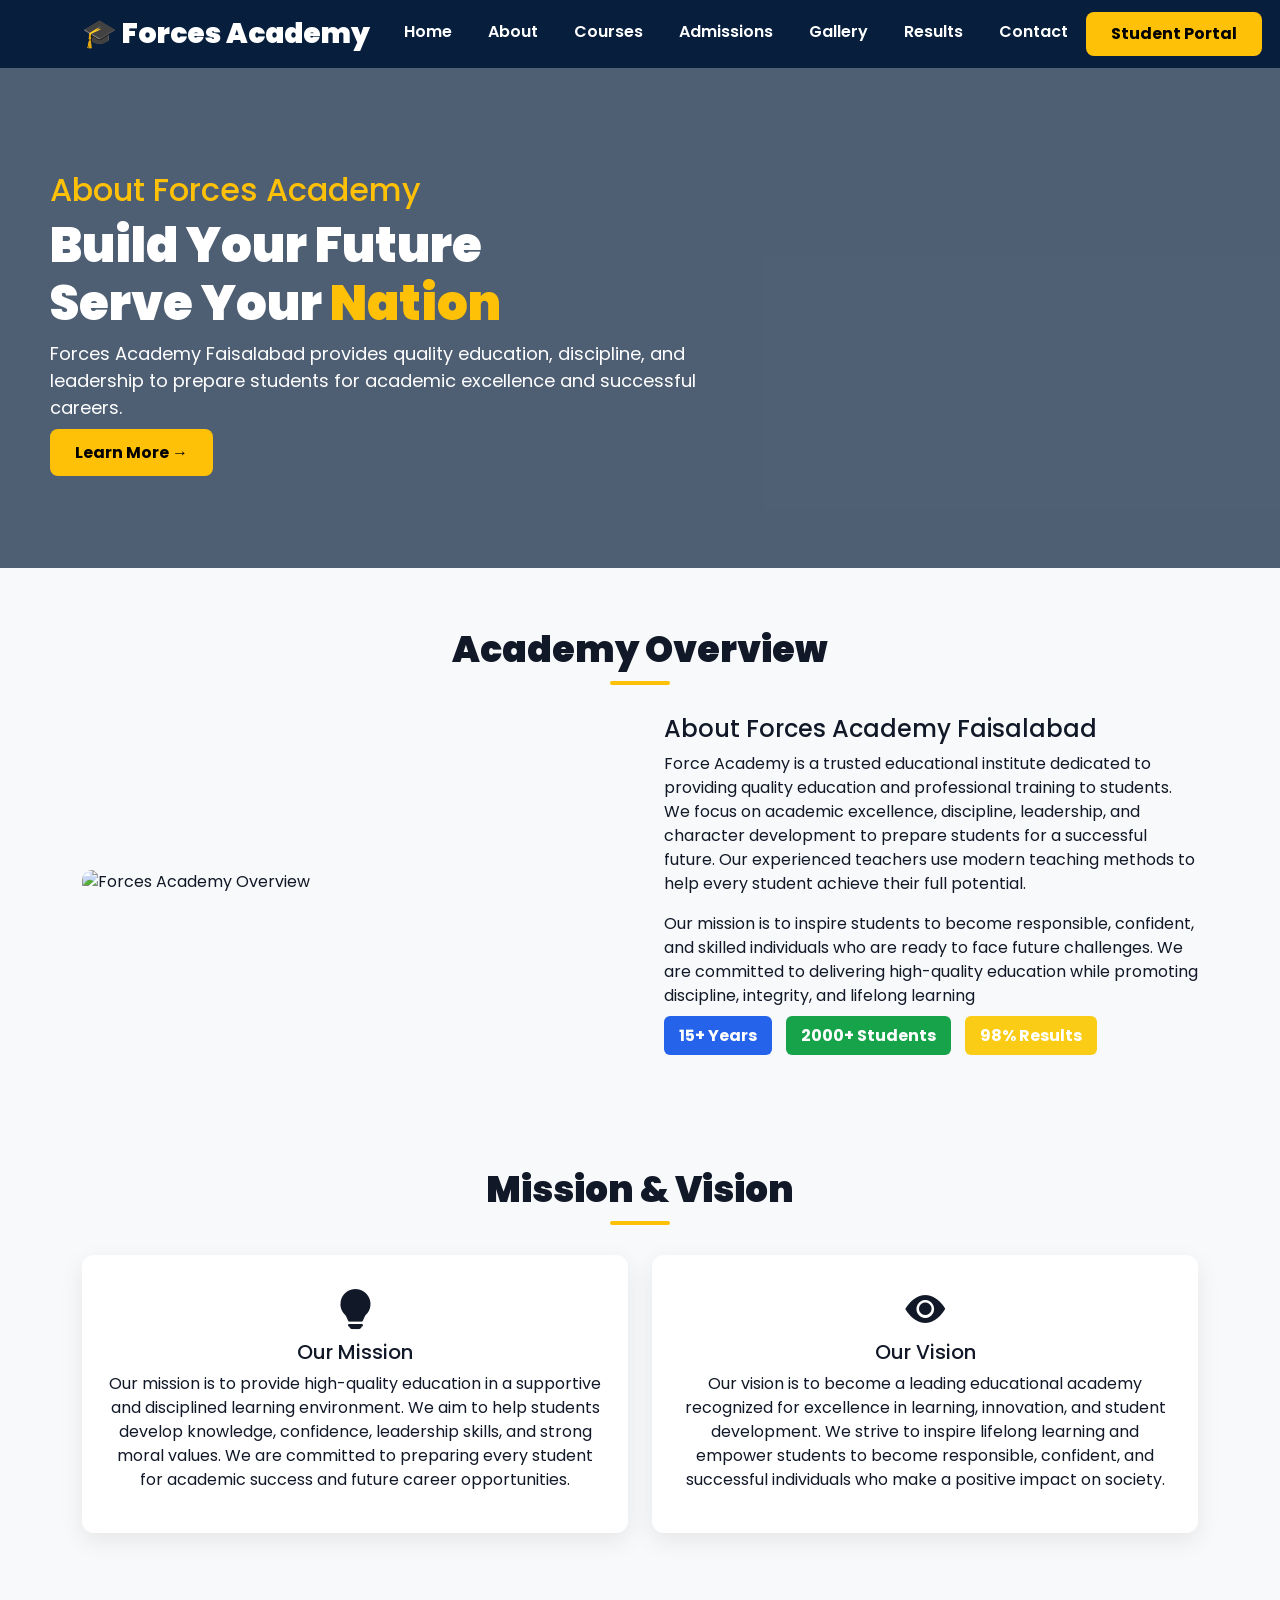
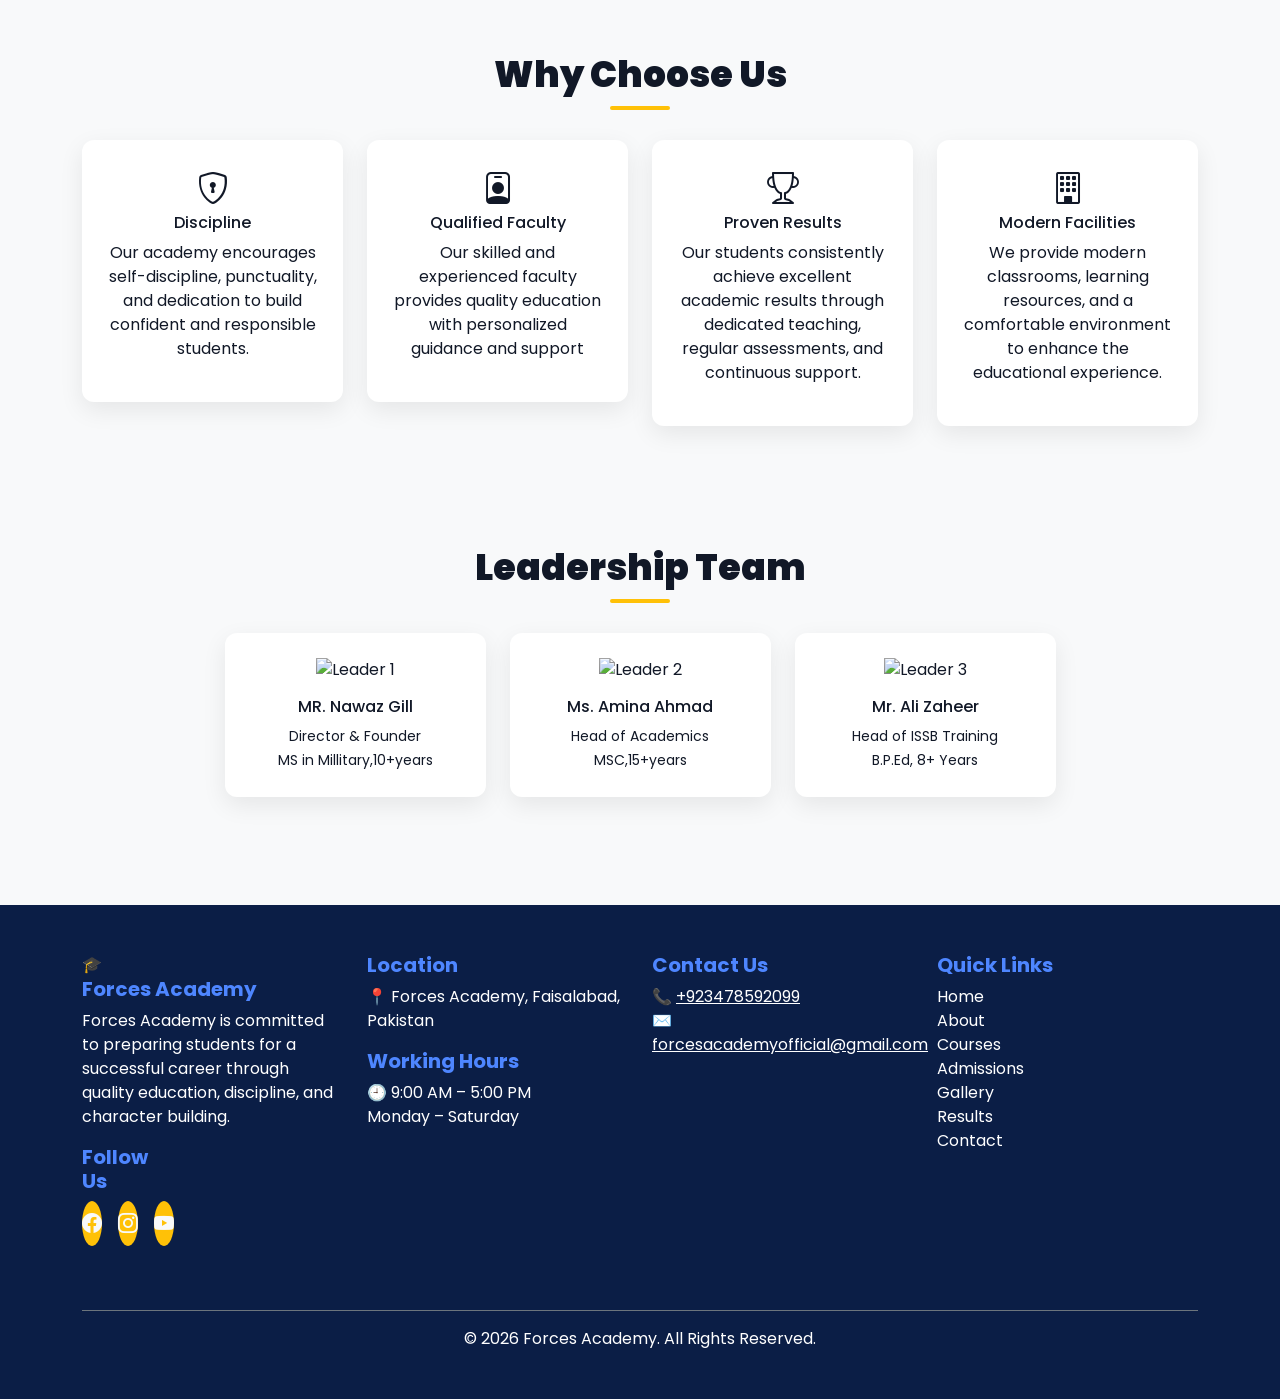
==== about.html @ 520e1beb "enable github pages" ====
<!DOCTYPE html>
<html lang="en">
<head>
<meta charset="UTF-8">
<meta name="viewport" content="width=device-width, initial-scale=1.0">
<title>About |  Forces Academy></title>
<link href="https://cdn.jsdelivr.net/npm/bootstrap@5.3.0/dist/css/bootstrap.min.css" rel="stylesheet">
<link href="https://cdn.jsdelivr.net/npm/bootstrap-icons@1.10.5/font/bootstrap-icons.css" rel="stylesheet">
<link href="https://fonts.googleapis.com/css2?family=Poppins:wght@400;500;600;700&display=swap" rel="stylesheet">
<style>
body {font-family:'Poppins',sans-serif;background:#f8f9fa;color:#111827;margin:0;padding:0;}
.navbar {background:#071f3d;}
.navbar-brand {color:white !important;font-size:28px;font-weight:900;}
.nav-link {color:white !important;font-weight:600;margin:0 10px;}
.nav-link:hover {color:#ffc107 !important;}
.portal-btn {
    background:#ffc107;
    color:#000 !important;
    padding:10px 25px; /* width ko thoda increase kiya */
    border-radius:8px;
    text-decoration:none;
    font-weight:700;
    white-space:nowrap; /* ye ensure kare ke text single line me rahe */
    display:inline-block;
}

.portal-btn:hover{
    background:#ffb300;
    transform:translateY(-2px);
}
.hero {position:relative;background:url('https://upload.wikimedia.org/wikipedia/commons/thumb/5/5d/Pakistan_JF-17_%28modified%29.jpg/1920px-Pakistan_JF-17_%28modified%29.jpg') center/cover no-repeat; min-height:500px;display:flex;align-items:center;color:white;}
.hero::before {content:"";position:absolute;inset:0;background:rgba(7,31,61,0.7);}
.hero-content {position:relative;z-index:2;max-width:700px;margin-left:50px;}
.hero h1 {font-size:48px;font-weight:900;}
.hero span {color:#ffc107;}
.hero p {font-size:18px;margin-bottom:20px;}
.main-btn {background:#ffc107;color:#000;padding:12px 25px;border-radius:8px;text-decoration:none;font-weight:700;}
.main-btn:hover {background:#ffb300;transform:translateY(-3px);}
.section-heading {font-size:36px;font-weight:900;margin-bottom:10px;text-align:center;}
.underline {width:60px;height:4px;background:#ffc107;margin:8px auto 30px;border-radius:2px;}
.section {padding:60px 0;}
.feature-card, .leader-card {background:#fff;border-radius:12px;padding:25px;text-align:center;box-shadow:0 8px 25px rgba(0,0,0,0.08);transition:.3s;}
.feature-card:hover, .leader-card:hover {transform:translateY(-5px);}
.feature-card i, .leader-card img {margin-bottom:15px;}
.badges span {padding:8px 15px;border-radius:6px;margin-right:10px;color:#fff;font-weight:700;}
.badge-primary {background:#2563eb;}
.badge-success {background:#16a34a;}
.badge-warning {background:#facc15;}
.footer {background:#071f3d;color:#fff;padding:50px 0;}
.footer a {color:#fff;text-decoration:none;}
.footer a:hover {color:#ffc107;}
.socials a {display:inline-block;width:36px;height:36px;background:#2563eb;border-radius:50%;color:#fff;text-align:center;line-height:36px;margin-right:8px;transition:.3s;}
.socials a:hover {background:#ffc107;color:#071f3d;transform:translateY(-2px);}
.overview-img {width:100%; border-radius:10px; object-fit:cover;}
footer h5 {
    color: #4e86ff; /* Bright Blue like your screenshot */
    font-weight: 700;
}

/* Footer Quick Links & Web Links Hover Fix */
footer .list-unstyled li a {
    color: #fff !important; /* default white */
    text-decoration: none !important;
    transition: color 0.3s;
}

footer .list-unstyled li a:hover {
    color: #ffc107 !important; /* yellow on hover */
}
/* Footer Social Icons - proper circles */
footer .d-flex.gap-3 a {
    display: flex;
    align-items: center;
    justify-content: center;
    width: 45px;
    height: 45px;
    border-radius: 50%; /* perfect circle */
    background-color: #ffc107; /* default yellow */
    color: #000; /* icon black */
    font-size: 1.2rem;
    text-decoration: none;
    transition: all 0.3s;
}

footer .d-flex.gap-3 a:hover {
    background-color: #ffb300; /* darker yellow on hover */
    transform: translateY(-3px);
    box-shadow: 0 8px 15px rgba(0,0,0,0.3);
    color: #000;
}

footer .d-flex.gap-3 a i {
    line-height: 1; /* ensures icon vertically centered */
}
</style>
</head>
<body>

<!-- Navbar -->
<nav class="navbar navbar-expand-lg navbar-dark sticky-top">
<div class="container">
<a class="navbar-brand" href="index.html">🎓 Forces Academy</a>
<button class="navbar-toggler" type="button" data-bs-toggle="collapse" data-bs-target="#navbarMenu"><span class="navbar-toggler-icon"></span></button>
<div class="collapse navbar-collapse" id="navbarMenu">
<ul class="navbar-nav ms-auto">
<li class="nav-item"><a class="nav-link" href="index.html">Home</a></li>
<li class="nav-item"><a class="nav-link active" href="about.html">About</a></li>
<li class="nav-item"><a class="nav-link" href="courses.html">Courses</a></li>
<li class="nav-item"><a class="nav-link" href="admissions.html">Admissions</a></li>
<li class="nav-item"><a class="nav-link" href="gallery.html">Gallery</a></li>
<li class="nav-item"><a class="nav-link" href="results.html">Results</a></li>
<li class="nav-item"><a class="nav-link" href="contact.html">Contact</a></li>
<li class="nav-item"><a class="portal-btn" href="#">Student Portal</a></li>
</ul>
</div>
</div>
</nav>

<!-- Hero -->
<section class="hero">
<div class="hero-content">
<span class="small-title"><h2>About Forces Academy</h2></span>
<h1>
        Build Your Future<br>
        Serve Your <span>Nation</span>
      </h1>
<p>Forces Academy Faisalabad provides quality education, discipline, and leadership to prepare students for academic excellence and successful careers.</p>
<a href="#academy-overview" class="main-btn">Learn More →</a>
</div>
</section>

<!-- Academy Overview -->
<section class="section" id="academy-overview">
<div class="container">
<h2 class="section-heading">Academy Overview</h2>
<div class="underline"></div>
<div class="row align-items-center g-5">
<div class="col-md-6">
<img src="https://encrypted-tbn0.gstatic.com/images?q=tbn:ANd9GcRiAG-z-MhWDdMIapAw9tjw6rXT-uFDiTiQWRhvDR-uyA&s=10 "class="overview-img" alt="Forces Academy Overview">
</div>
<div class="col-md-6">
<h4>About Forces Academy Faisalabad</h4>
<p>Force Academy is a trusted educational institute dedicated to providing quality education and professional training to students. We focus on academic excellence, discipline, leadership, and character development to prepare students for a successful future. Our experienced teachers use modern teaching methods to help every student achieve their full potential.</p>
<p>Our mission is to inspire students to become responsible, confident, and skilled individuals who are ready to face future challenges. We are committed to delivering high-quality education while promoting discipline, integrity, and lifelong learning</p>
<div class="badges">
<span class="badge-primary">15+ Years</span>
<span class="badge-success">2000+ Students</span>
<span class="badge-warning">98% Results</span>
</div>
</div>
</div>
</div>
</section>

<!-- Mission & Vision -->
<section class="section bg-light">
<div class="container">
<h2 class="section-heading">Mission & Vision</h2>
<div class="underline"></div>
<div class="row g-4 text-center">
<div class="col-md-6">
<div class="feature-card">
<i class="bi bi-lightbulb-fill fs-1"></i>
<h5>Our Mission</h5>
<p>Our mission is to provide high-quality education in a supportive and disciplined learning environment. We aim to help students develop knowledge, confidence, leadership skills, and strong moral values. We are committed to preparing every student for academic success and future career opportunities.</p>
</div>
</div>
<div class="col-md-6">
<div class="feature-card">
<i class="bi bi-eye-fill fs-1"></i>
<h5>Our Vision</h5>
<p>Our vision is to become a leading educational academy recognized for excellence in learning, innovation, and student development. We strive to inspire lifelong learning and empower students to become responsible, confident, and successful individuals who make a positive impact on society.</p>
</div>
</div>
</div>
</div>
</section>

<!-- Why Choose Us -->
<section class="section">
<div class="container">
<h2 class="section-heading">Why Choose Us</h2>
<div class="underline"></div>
<div class="row g-4 text-center">
<div class="col-md-3">
    <div class="feature-card"><i class="bi bi-shield-lock fs-2"></i><h6>Discipline</h6><p>Our academy encourages self-discipline, punctuality, and dedication to build confident and responsible students.</p></div>
</div>
<div class="col-md-3">
<div class="feature-card"><i class="bi bi-person-badge fs-2"></i><h6>Qualified Faculty</h6><p>Our skilled and experienced faculty provides quality education with personalized guidance and support</p></div>
</div>
<div class="col-md-3">
<div class="feature-card"><i class="bi bi-trophy fs-2"></i><h6>Proven Results</h6><p>Our students consistently achieve excellent academic results through dedicated teaching, regular assessments, and continuous support.</p></div>
</div>
<div class="col-md-3">
<div class="feature-card"><i class="bi bi-building fs-2"></i><h6>Modern Facilities</h6><p>We provide modern classrooms, learning resources, and a comfortable environment to enhance the educational experience.</p></div>
</div>
</div>
</div>
</section>

<!-- Leadership Team -->
<section class="section bg-light">
<div class="container">
<h2 class="section-heading text-center">Leadership Team</h2>
<div class="underline"></div>
<div class="row g-4 justify-content-center text-center">
<div class="col-md-3">
<div class="leader-card">
 <img src="https://randomuser.me/api/portraits/men/32.jpg" alt="Leader 1">
<h6>MR. Nawaz Gill</h6>
<small>Director & Founder</small><br>
<small>MS in Millitary,10+years</small>

</div>
</div>
<div class="col-md-3">
<div class="leader-card"> <img src="https://randomuser.me/api/portraits/women/44.jpg" alt="Leader 2">
<h6>Ms. Amina Ahmad</h6>
<small>Head of Academics</small>
<small>MSC,15+years</small>
</div>
</div>
<div class="col-md-3">
<div class="leader-card">
    <img src="https://randomuser.me/api/portraits/men/45.jpg" alt="Leader 3"><h6>Mr. Ali Zaheer</h6>
<small>Head of ISSB Training</small><br>
<small>B.P.Ed, 8+ Years</small><br>

</div>
</div>

</div>
</div>
</div>
</div>
</section>
<!-- Footer -->
<footer style="background-color:#0b1e46; color:#fff;" class="py-5 mt-5">
  <div class="container">
    <div class="row">

      <!-- About -->
      <div class="col-md-3 mb-4">
        <span>🎓</span>
        <h5>Forces Academy</h5>
        <p>Forces Academy is committed to preparing students for a successful career through quality education, discipline, and character building.</p>
         <div class="col-md-3 mb-4">
        <h5>Follow Us</h5>
        <div class="d-flex gap-3">
          <a href="https://www.facebook.com" target="_blank" class="text-light fs-5"><i class="bi bi-facebook"></i></a>
          <a href="https://www.instagram.com" target="_blank" class="text-light fs-5"><i class="bi bi-instagram"></i></a>
          <a href="https://www.youtube.com" target="_blank" class="text-light fs-5"><i class="bi bi-youtube"></i></a>
        </div>
      </div>
      </div>

      <!-- Location & Working Hours -->
      <div class="col-md-3 mb-4">
        <h5>Location</h5>
        <p>📍 Forces Academy, Faisalabad, Pakistan</p>
        <h5>Working Hours</h5>
        <p>🕘 9:00 AM – 5:00 PM<br>Monday – Saturday</p>
      </div>

      <!-- Contact Info -->
      <div class="col-md-3 mb-4">
        <h5>Contact Us</h5>
        
          📞 <a href="tel:+923478592099" style="color:#fff; text-decoration:underline;">+923478592099</a><br>
            <p>✉️<a href="mailto:forcesacademyofficial@gmail.com" style="color:#fff; text-decoration:underline;">forcesacademyofficial@gmail.com</a></p>
      </div>

      <!-- Web Links -->
            <div class="col-md-3 mb-4">
        <h5>Quick Links</h5>
        <ul class="list-unstyled">
          <li><a href="index.html" class="text-light text-decoration-none">Home</a></li>
          <li><a href="about.html" class="text-light text-decoration-none">About</a></li>
          <li><a href="courses.html" class="text-light text-decoration-none">Courses</a></li>
          <li><a href="admissions.html" class="text-light text-decoration-none">Admissions</a></li>
          <li><a href="gallery.html" class="text-light text-decoration-none">Gallery</a></li>
          <li><a href="results.html" class="text-light text-decoration-none">Results</a></li>
          <li><a href="contact.html" class="text-light text-decoration-none">Contact </a></li>
        </ul>
      </div>

    </div>
    <div class="text-center mt-3 border-top border-secondary pt-3">
      © 2026 Forces Academy. All Rights Reserved.
    </div>
  </div>
</footer>

<script src="https://cdn.jsdelivr.net/npm/bootstrap@5.3.0/dist/js/bootstrap.bundle.min.js"></script>
</body>
</html>
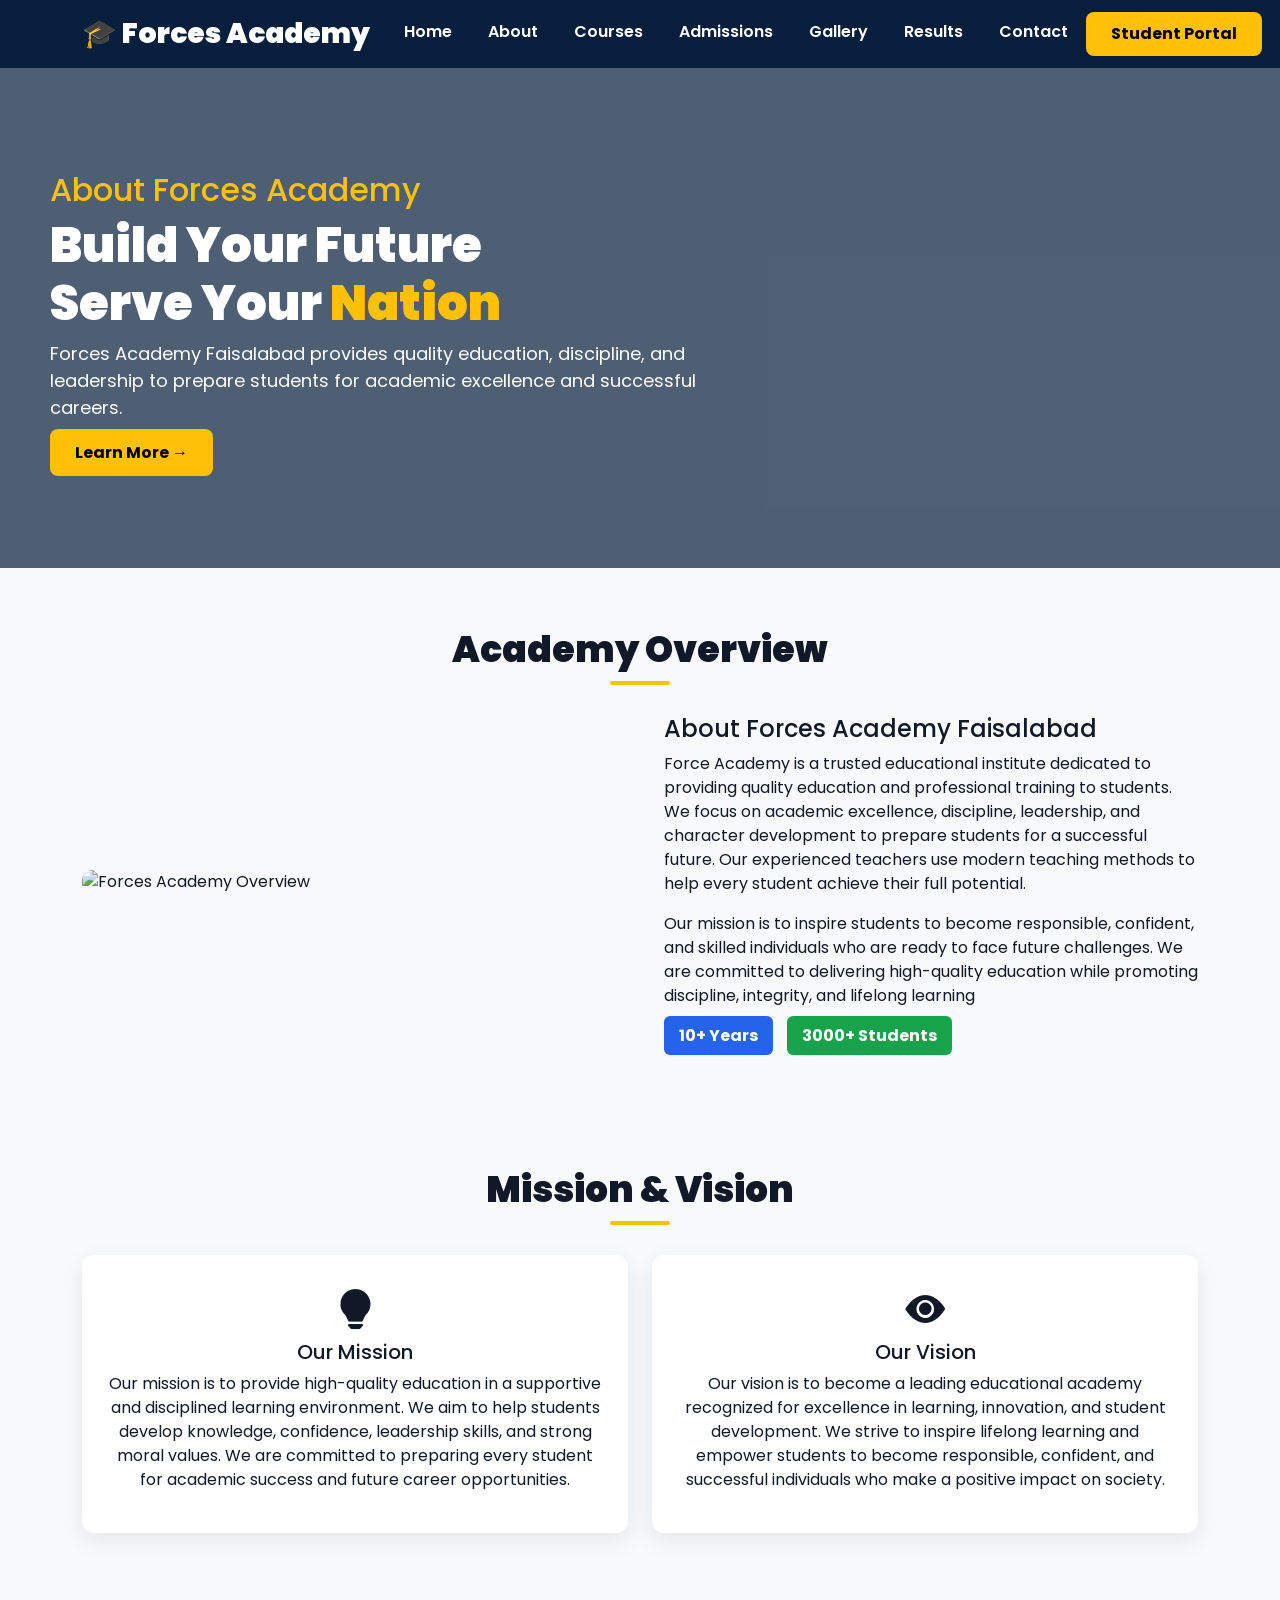
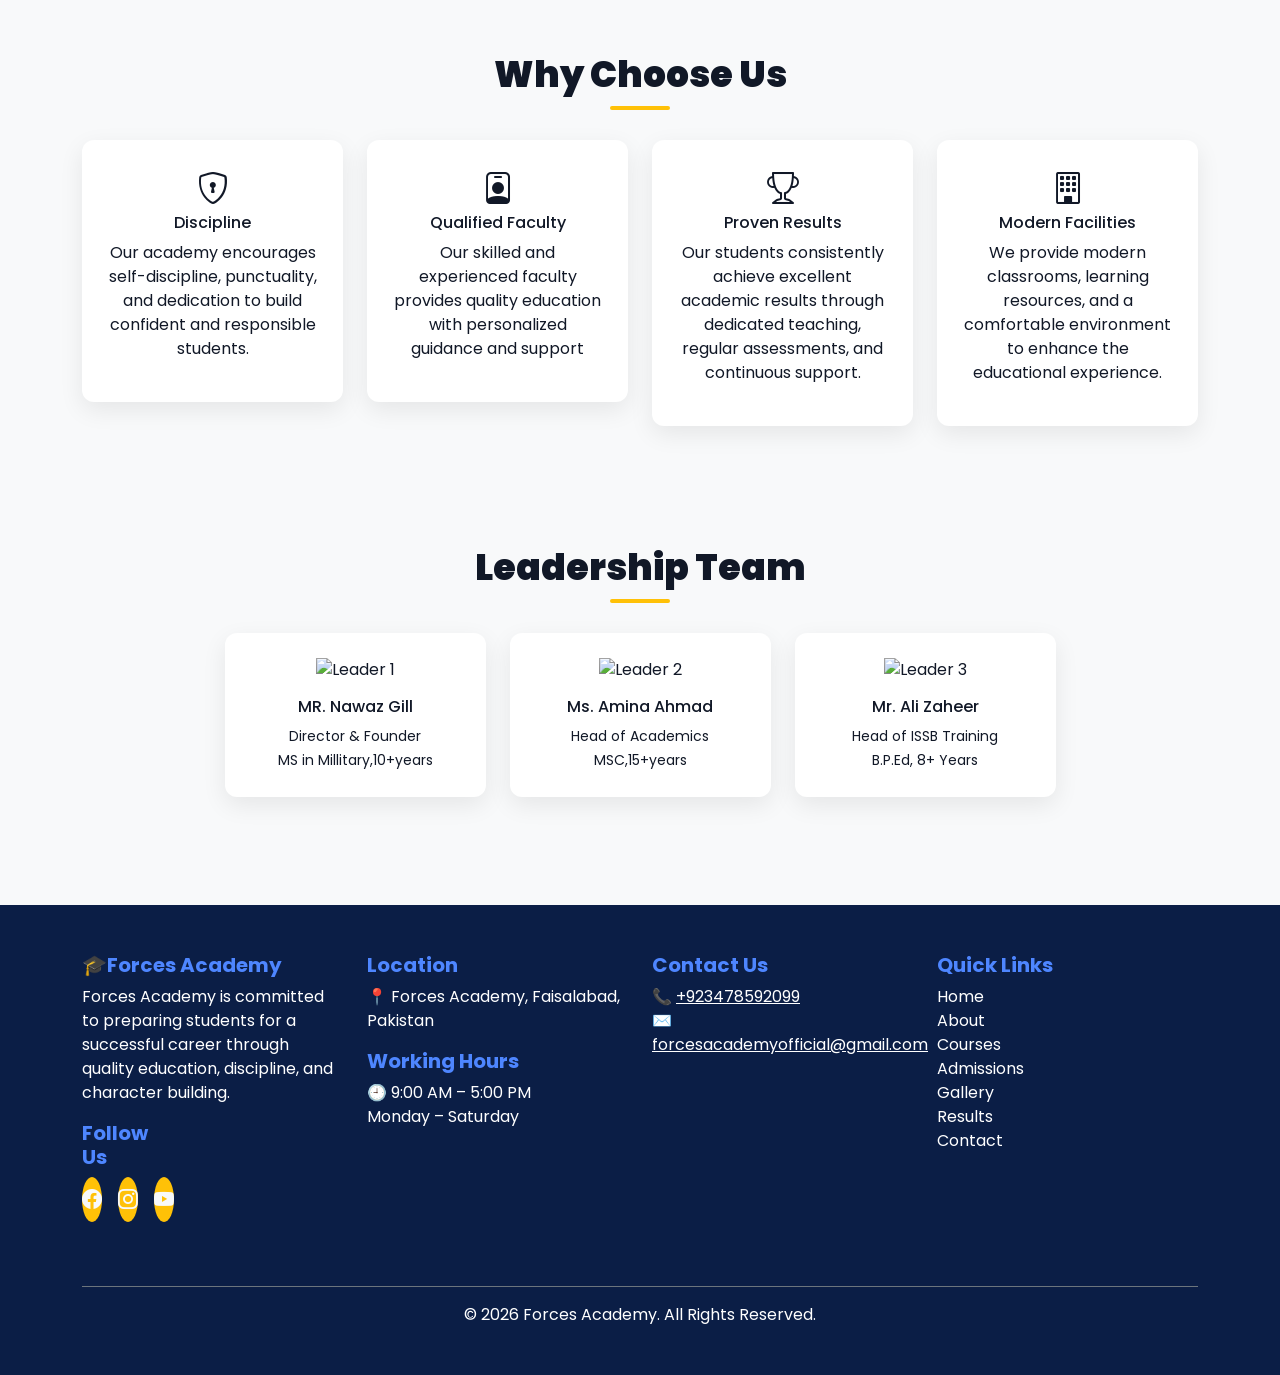
==== commit 648ba561: "enable github pages" ====
--- a/about.html
+++ b/about.html
@@ -143,9 +143,9 @@
 <p>Force Academy is a trusted educational institute dedicated to providing quality education and professional training to students. We focus on academic excellence, discipline, leadership, and character development to prepare students for a successful future. Our experienced teachers use modern teaching methods to help every student achieve their full potential.</p>
 <p>Our mission is to inspire students to become responsible, confident, and skilled individuals who are ready to face future challenges. We are committed to delivering high-quality education while promoting discipline, integrity, and lifelong learning</p>
 <div class="badges">
-<span class="badge-primary">15+ Years</span>
-<span class="badge-success">2000+ Students</span>
-<span class="badge-warning">98% Results</span>
+<span class="badge-primary">10+ Years</span>
+<span class="badge-success">3000+ Students</span>
+
 </div>
 </div>
 </div>
@@ -241,8 +241,8 @@
 
       <!-- About -->
       <div class="col-md-3 mb-4">
-        <span>🎓</span>
-        <h5>Forces Academy</h5>
+       
+        <h5><span>🎓</span>Forces Academy</h5>
         <p>Forces Academy is committed to preparing students for a successful career through quality education, discipline, and character building.</p>
          <div class="col-md-3 mb-4">
         <h5>Follow Us</h5>
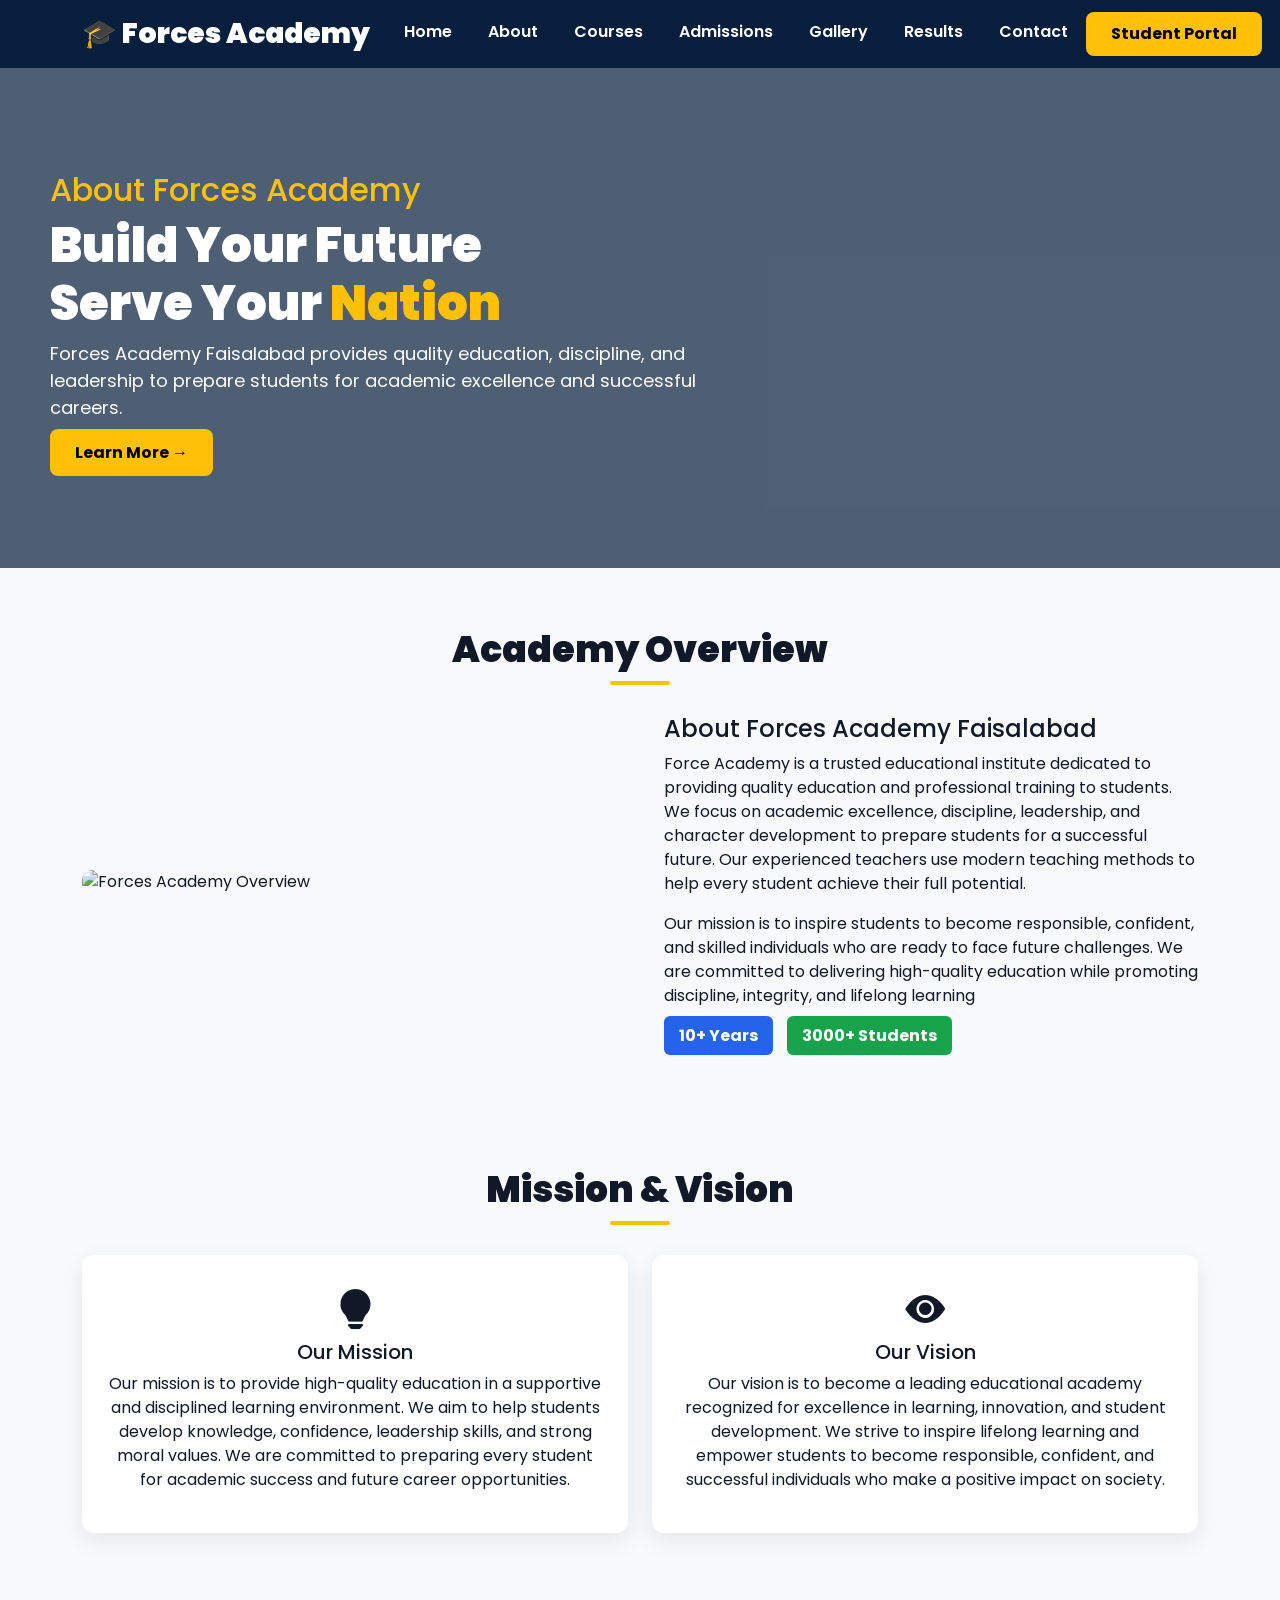
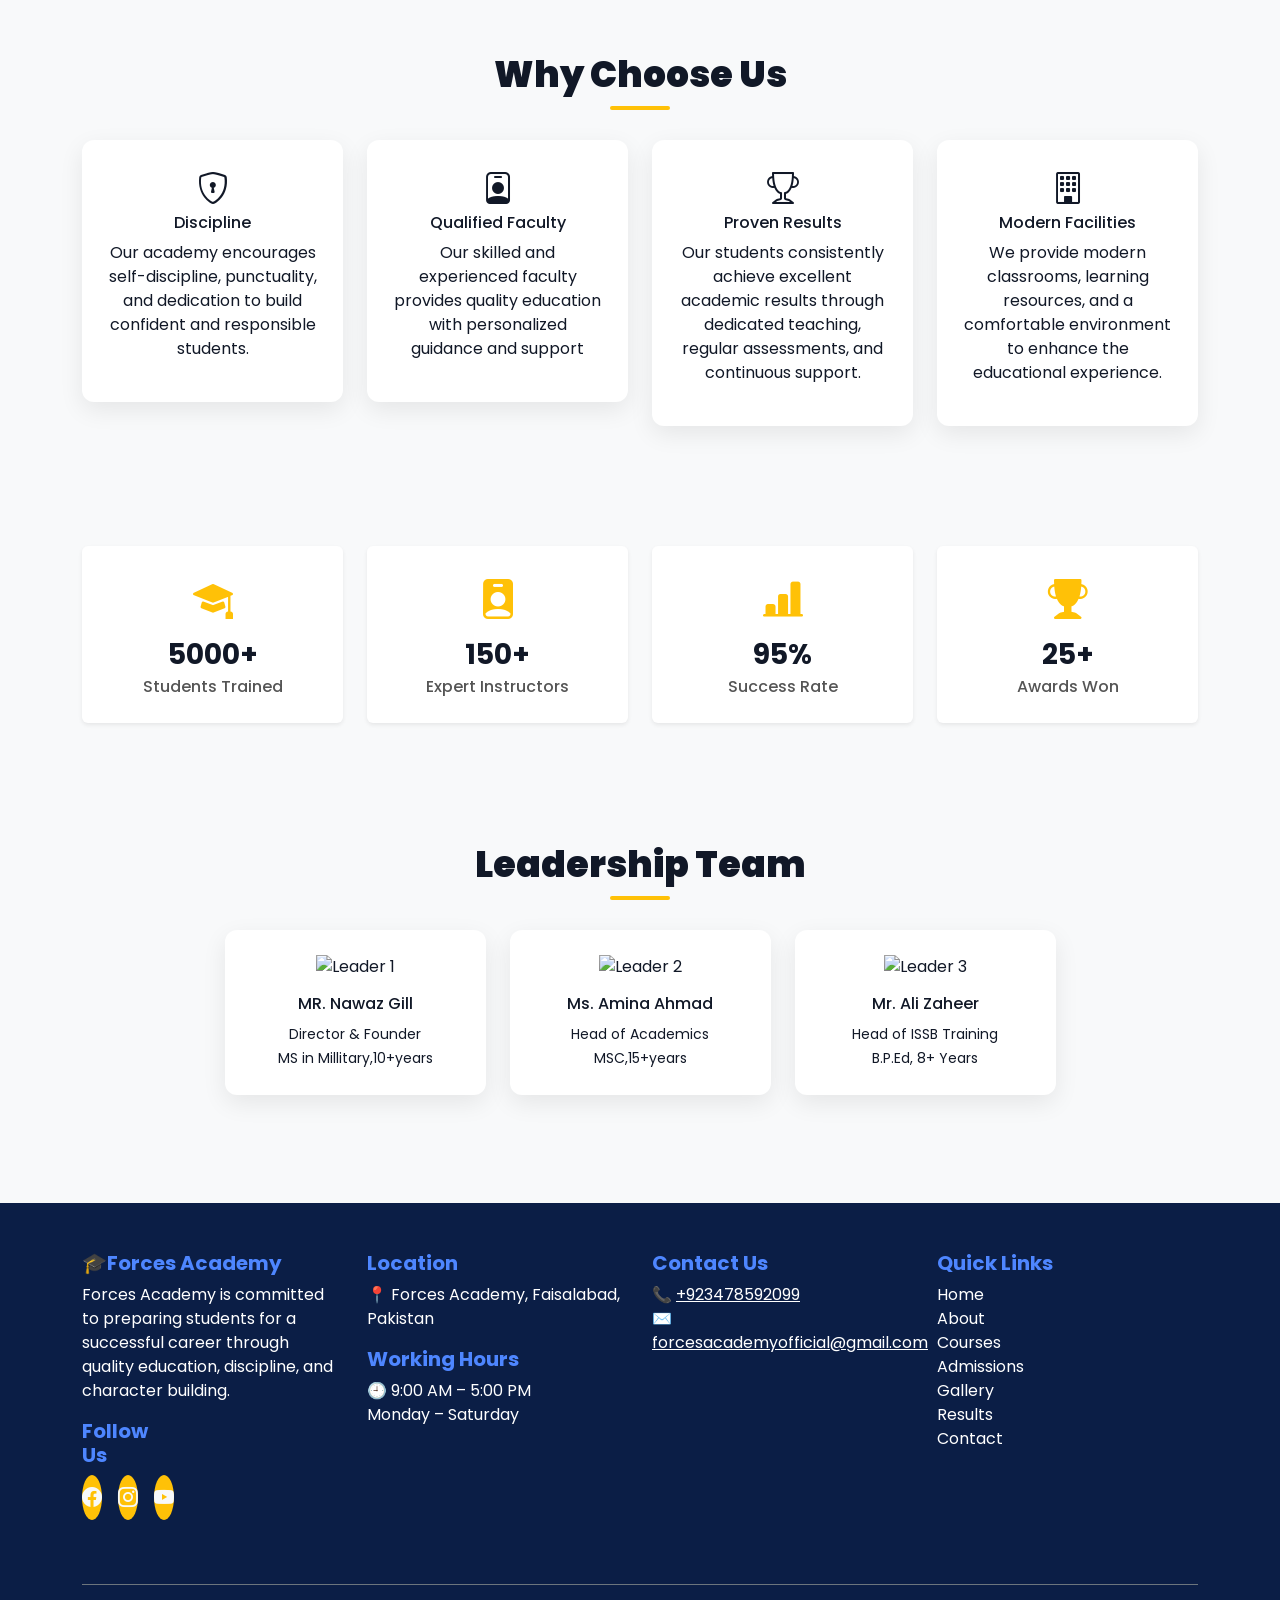
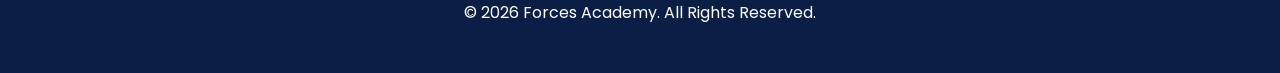
==== commit 6e33c29f: "enable github pages" ====
--- a/about.html
+++ b/about.html
@@ -197,6 +197,61 @@
 </div>
 </div>
 </section>
+<!-- Stats / Metrics Section -->
+<section class="section bg-light">
+  <div class="container">
+    <div class="row text-center g-4">
+      <div class="col-md-3 col-6">
+        <div class="metric-card p-4 rounded shadow-sm">
+          <i class="bi bi-mortarboard-fill fs-1 text-warning"></i>
+          <h3 class="mt-2 mb-1">5000+</h3>
+          <p class="mb-0">Students Trained</p>
+        </div>
+      </div>
+      <div class="col-md-3 col-6">
+        <div class="metric-card p-4 rounded shadow-sm">
+          <i class="bi bi-person-badge-fill fs-1 text-warning"></i>
+          <h3 class="mt-2 mb-1">150+</h3>
+          <p class="mb-0">Expert Instructors</p>
+        </div>
+      </div>
+      <div class="col-md-3 col-6">
+        <div class="metric-card p-4 rounded shadow-sm">
+          <i class="bi bi-bar-chart-line-fill fs-1 text-warning"></i>
+          <h3 class="mt-2 mb-1">95%</h3>
+          <p class="mb-0">Success Rate</p>
+        </div>
+      </div>
+      <div class="col-md-3 col-6">
+        <div class="metric-card p-4 rounded shadow-sm">
+          <i class="bi bi-trophy-fill fs-1 text-warning"></i>
+          <h3 class="mt-2 mb-1">25+</h3>
+          <p class="mb-0">Awards Won</p>
+        </div>
+      </div>
+    </div>
+  </div>
+</section>
+
+<style>
+.metric-card {
+  background: #fff;
+  transition: transform 0.3s, box-shadow 0.3s;
+}
+.metric-card:hover {
+  transform: translateY(-5px);
+  box-shadow: 0 15px 30px rgba(0,0,0,0.15);
+}
+.metric-card h3 {
+  font-weight: 700;
+  font-size: 28px;
+  color: #111827;
+}
+.metric-card p {
+  font-weight: 500;
+  color: #555;
+}
+</style>
 
 <!-- Leadership Team -->
 <section class="section bg-light">
@@ -247,9 +302,9 @@
          <div class="col-md-3 mb-4">
         <h5>Follow Us</h5>
         <div class="d-flex gap-3">
-          <a href="https://www.facebook.com" target="_blank" class="text-light fs-5"><i class="bi bi-facebook"></i></a>
-          <a href="https://www.instagram.com" target="_blank" class="text-light fs-5"><i class="bi bi-instagram"></i></a>
-          <a href="https://www.youtube.com" target="_blank" class="text-light fs-5"><i class="bi bi-youtube"></i></a>
+          <a href="https://www.facebook.com/ForcesAcademyFaisalabad" target="_blank" class="text-light fs-5"><i class="bi bi-facebook"></i></a>
+          <a href="https://www.instagram.com/forcesacademyfaisalabad?igsh=MWI4YThxazhwM3o3Zg==" target="_blank" class="text-light fs-5"><i class="bi bi-instagram"></i></a>
+          <a href="http://www.youtube.com/@forcesacademyfaisalabad" target="_blank" class="text-light fs-5"><i class="bi bi-youtube"></i></a>
         </div>
       </div>
       </div>
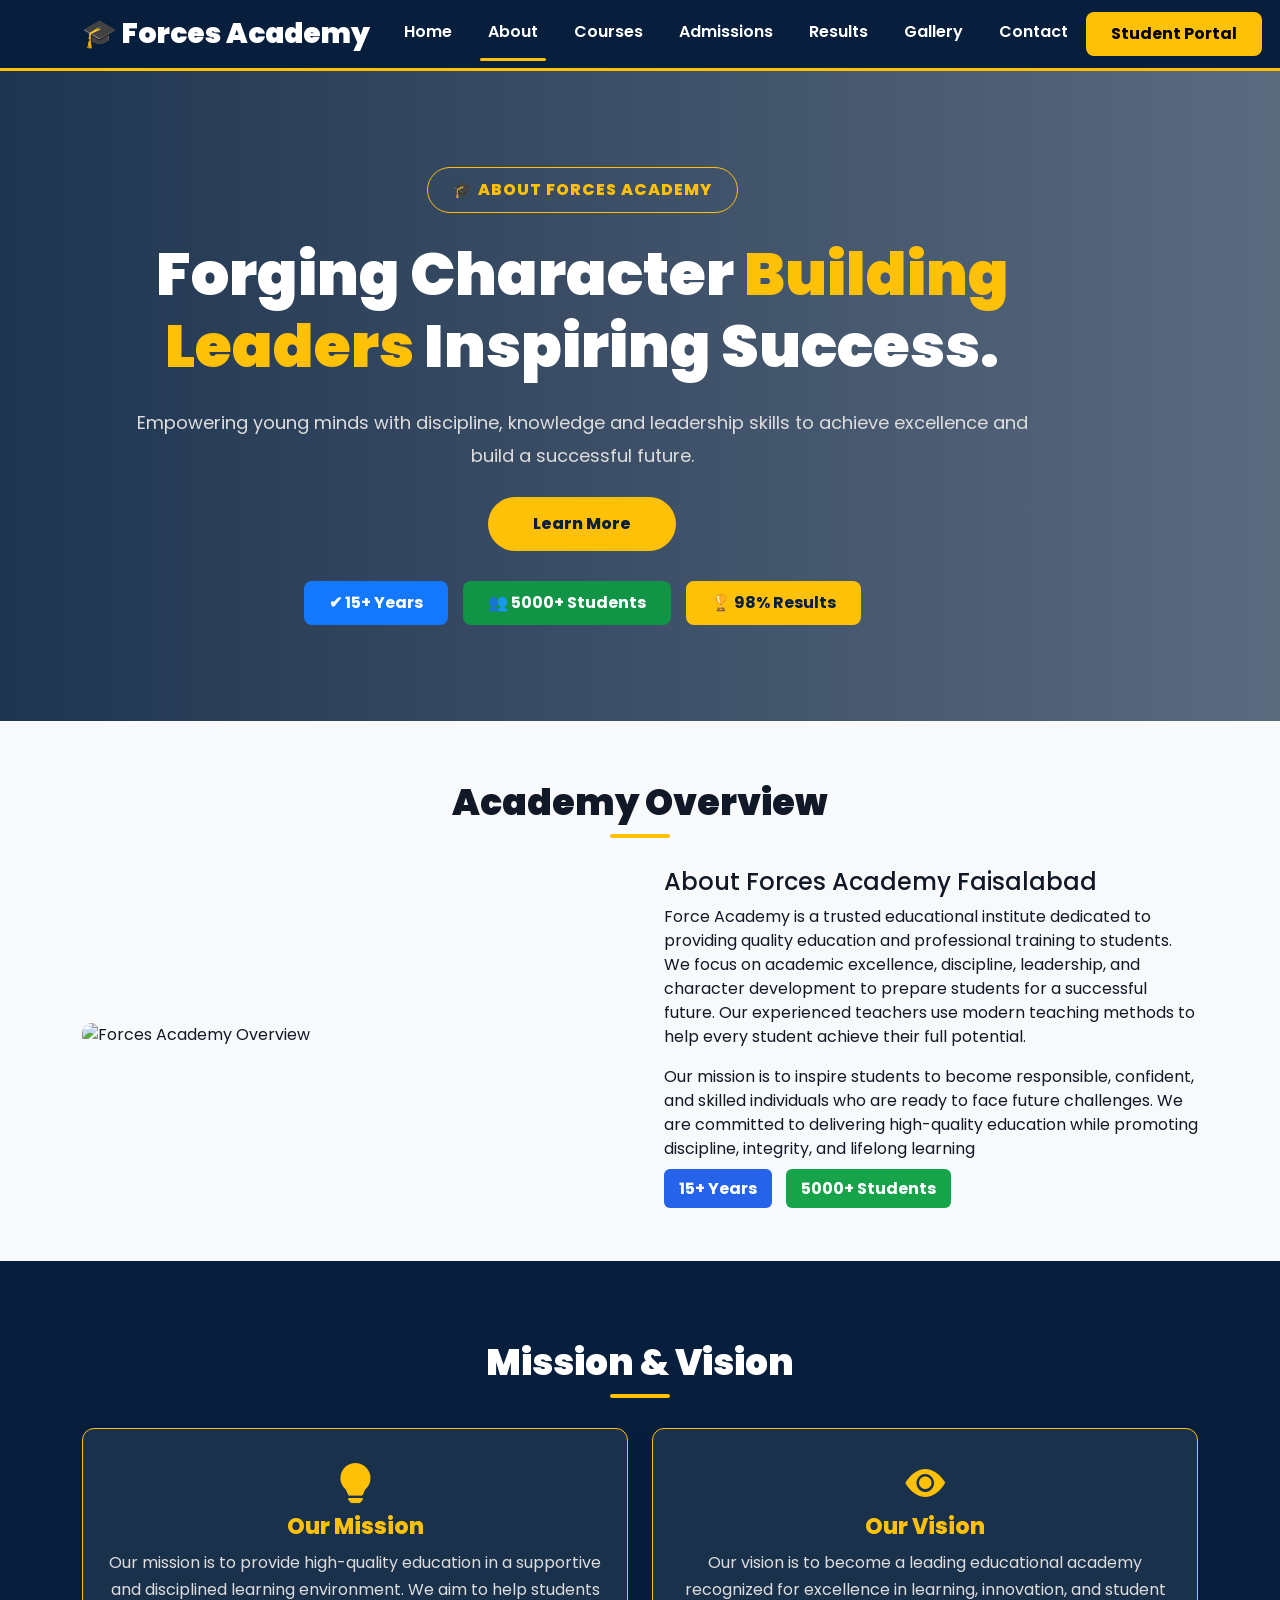
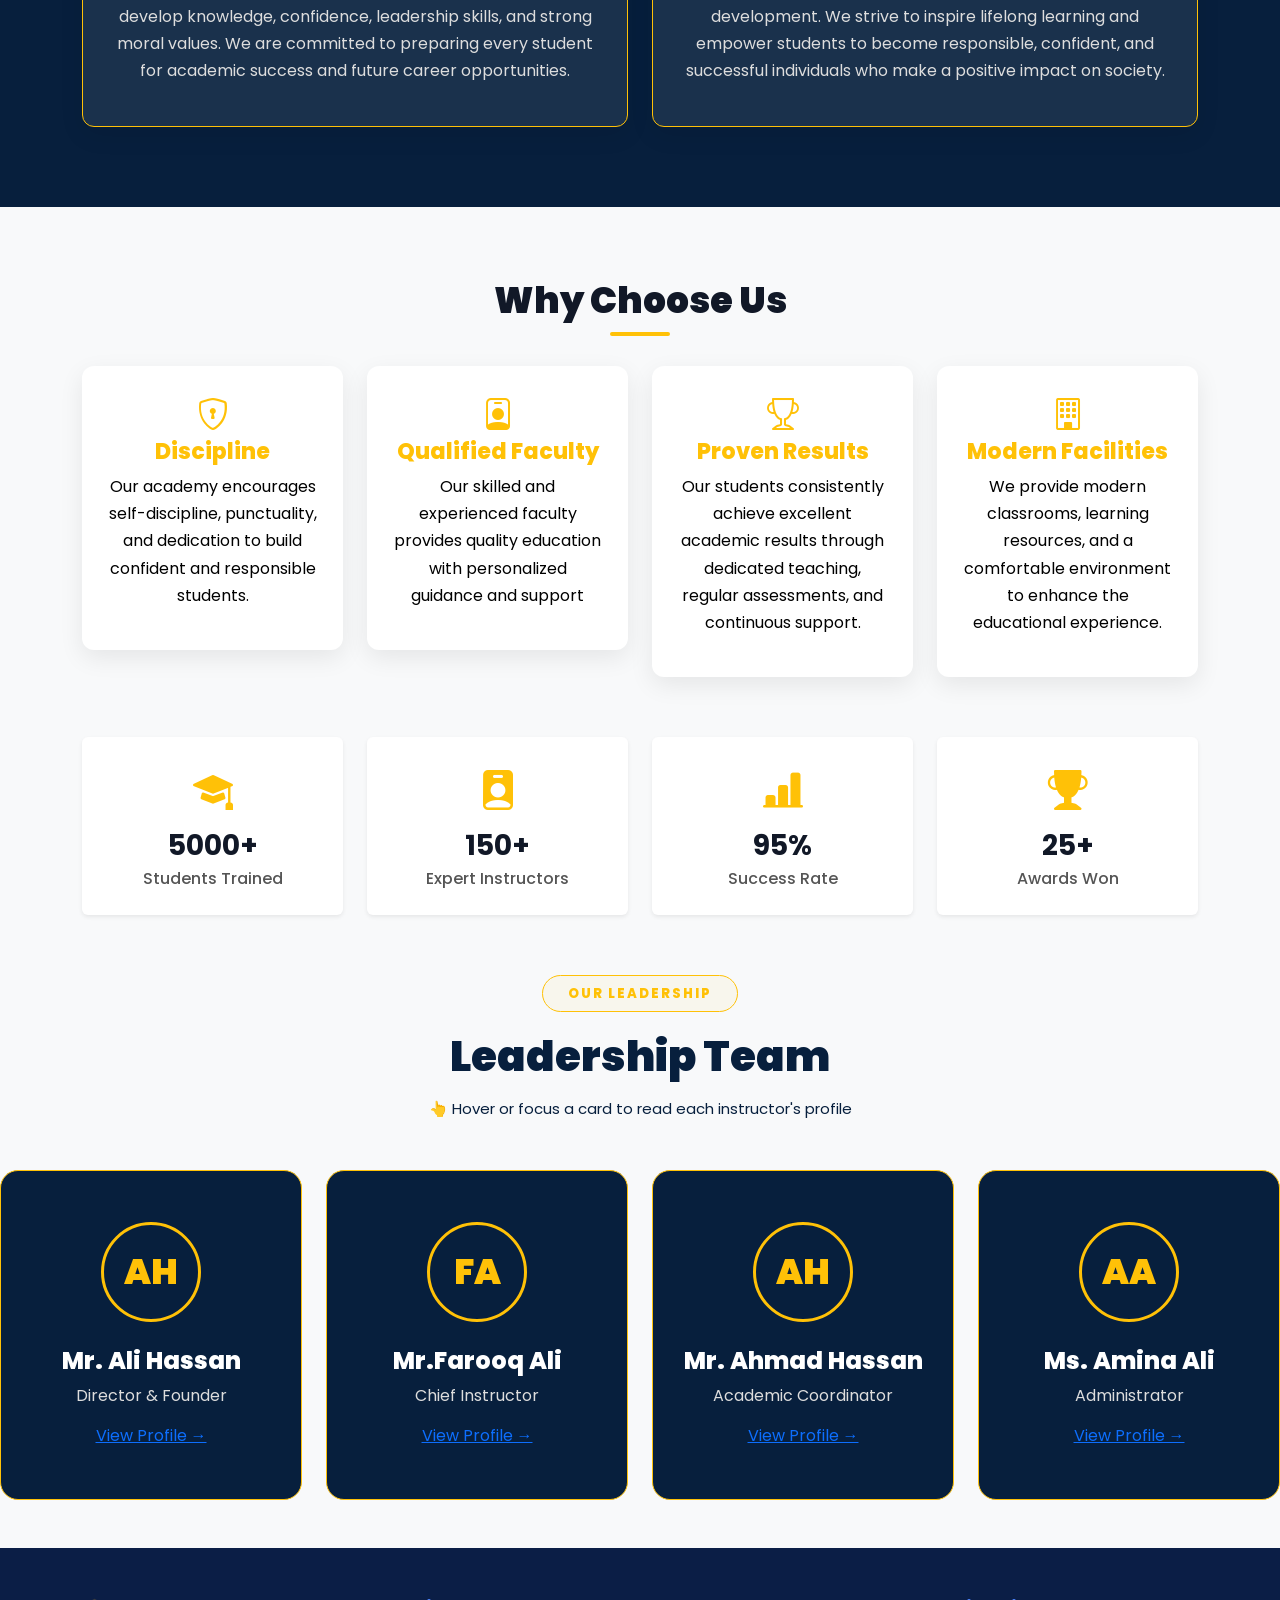
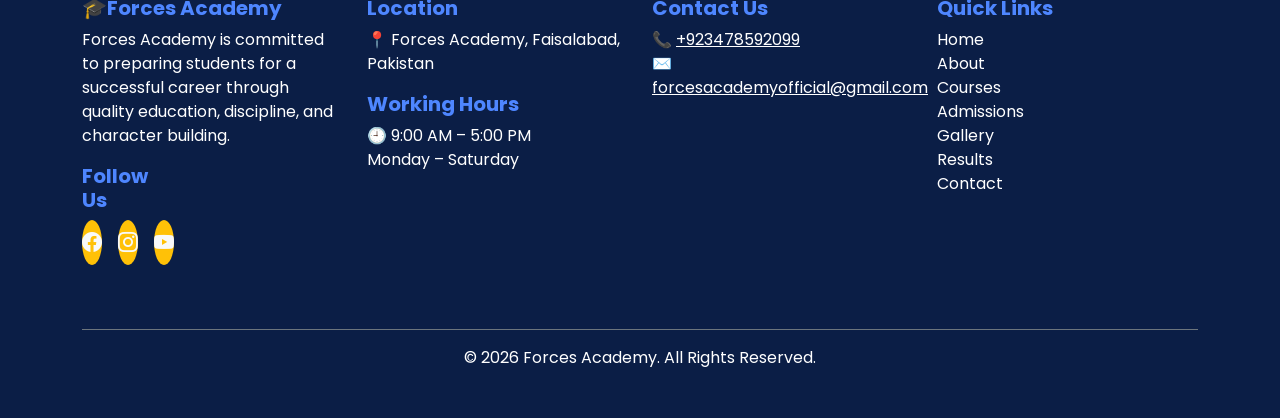
==== commit d217ea47: "enable github pages" ====
--- a/about.html
+++ b/about.html
@@ -13,6 +13,42 @@
 .navbar-brand {color:white !important;font-size:28px;font-weight:900;}
 .nav-link {color:white !important;font-weight:600;margin:0 10px;}
 .nav-link:hover {color:#ffc107 !important;}
+/* Active Navbar Line */
+
+
+
+.navbar .nav-link.underline-link{
+    position:relative;
+    display:inline-block;
+}
+
+
+.navbar .nav-link.underline-link::after{
+
+    content:"";
+
+    position:absolute;
+
+    left:0;
+
+    bottom:-5px;
+
+    width:100%;
+
+    height:3px;
+
+    background:#ffc107;
+
+    border-radius:10px;
+
+    opacity:1 !important;
+
+    visibility:visible !important;
+
+}
+.navbar{
+    border-bottom: 3px solid #ffc107;
+}
 .portal-btn {
     background:#ffc107;
     color:#000 !important;
@@ -28,7 +64,7 @@
     background:#ffb300;
     transform:translateY(-2px);
 }
-.hero {position:relative;background:url('https://upload.wikimedia.org/wikipedia/commons/thumb/5/5d/Pakistan_JF-17_%28modified%29.jpg/1920px-Pakistan_JF-17_%28modified%29.jpg') center/cover no-repeat; min-height:500px;display:flex;align-items:center;color:white;}
+.hero {position:relative;background:url('https://th.bing.com/th/id/OIP.jwAAJMOVRt9XefhBzNCYrwHaEs?w=285&h=180&c=7&r=0&o=7&pid=1.7&rm=3') center/cover no-repeat; min-height:500px;display:flex;align-items:center;color:white;}
 .hero::before {content:"";position:absolute;inset:0;background:rgba(7,31,61,0.7);}
 .hero-content {position:relative;z-index:2;max-width:700px;margin-left:50px;}
 .hero h1 {font-size:48px;font-weight:900;}
@@ -41,7 +77,9 @@
 .section {padding:60px 0;}
 .feature-card, .leader-card {background:#fff;border-radius:12px;padding:25px;text-align:center;box-shadow:0 8px 25px rgba(0,0,0,0.08);transition:.3s;}
 .feature-card:hover, .leader-card:hover {transform:translateY(-5px);}
-.feature-card i, .leader-card img {margin-bottom:15px;}
+.feature-card i, .leader-card img {margin-bottom:15px; }
+
+   
 .badges span {padding:8px 15px;border-radius:6px;margin-right:10px;color:#fff;font-weight:700;}
 .badge-primary {background:#2563eb;}
 .badge-success {background:#16a34a;}
@@ -92,23 +130,32 @@
 footer .d-flex.gap-3 a i {
     line-height: 1; /* ensures icon vertically centered */
 }
+/* Why Choose Us Icons Color */
+
 </style>
 </head>
 <body>
 
 <!-- Navbar -->
-<nav class="navbar navbar-expand-lg navbar-dark sticky-top">
+<nav class="navbar navbar-expand-xl navbar-dark sticky-top">
 <div class="container">
 <a class="navbar-brand" href="index.html">🎓 Forces Academy</a>
 <button class="navbar-toggler" type="button" data-bs-toggle="collapse" data-bs-target="#navbarMenu"><span class="navbar-toggler-icon"></span></button>
 <div class="collapse navbar-collapse" id="navbarMenu">
 <ul class="navbar-nav ms-auto">
 <li class="nav-item"><a class="nav-link" href="index.html">Home</a></li>
-<li class="nav-item"><a class="nav-link active" href="about.html">About</a></li>
+<a href="about.html" class="nav-link underline-link">
+About
+</a>
 <li class="nav-item"><a class="nav-link" href="courses.html">Courses</a></li>
 <li class="nav-item"><a class="nav-link" href="admissions.html">Admissions</a></li>
-<li class="nav-item"><a class="nav-link" href="gallery.html">Gallery</a></li>
-<li class="nav-item"><a class="nav-link" href="results.html">Results</a></li>
+<li class="nav-item">
+<a class="nav-link" href="results.html">Results</a>
+</li>
+
+<li class="nav-item">
+<a class="nav-link" href="gallery.html">Gallery</a>
+</li>
 <li class="nav-item"><a class="nav-link" href="contact.html">Contact</a></li>
 <li class="nav-item"><a class="portal-btn" href="#">Student Portal</a></li>
 </ul>
@@ -117,17 +164,325 @@
 </nav>
 
 <!-- Hero -->
-<section class="hero">
-<div class="hero-content">
-<span class="small-title"><h2>About Forces Academy</h2></span>
+<section class="about-hero">
+
+<div class="about-overlay"></div>
+
+<div class="container">
+
+<div class="about-hero-content">
+
+
+<span class="about-badge">
+🎓 ABOUT FORCES ACADEMY
+</span>
+
+
 <h1>
-        Build Your Future<br>
-        Serve Your <span>Nation</span>
-      </h1>
-<p>Forces Academy Faisalabad provides quality education, discipline, and leadership to prepare students for academic excellence and successful careers.</p>
-<a href="#academy-overview" class="main-btn">Learn More →</a>
-</div>
+Forging Character 
+<span>Building Leaders</span>
+Inspiring Success.
+</h1>
+
+
+<p>
+Empowering young minds with discipline, knowledge and leadership skills 
+to achieve excellence and build a successful future.
+</p>
+
+
+
+<a href="gallery.html" class="hero-btn">
+Learn More
+</a>
+
+
+
+<div class="hero-stats">
+
+
+<div class="hero-stat blue">
+✔ 15+ Years
+</div>
+
+
+<div class="hero-stat green">
+👥 5000+ Students
+</div>
+
+
+<div class="hero-stat yellow">
+🏆 98% Results
+</div>
+
+
+</div>
+
+
+
+</div>
+
+</div>
+
 </section>
+<style>
+  .about-hero{
+
+height:650px;
+
+background:
+url("https://images.unsplash.com/photo-1522735856-4f1dc00fb0f0?w=600&auto=format&fit=crop&q=60&ixlib=rb-4.1.0&ixid=M3wxMjA3fDB8MHxzZWFyY2h8N3x8bWlsaXRhcnklMjB0cmFpbmluZ3xlbnwwfHwwfHx8MA%3D%3D");
+
+background-size:cover;
+
+background-position:center;
+
+display:flex;
+
+align-items:center;
+
+justify-content:center;
+
+position:relative;
+
+text-align:center;
+
+overflow:hidden;
+
+}
+
+
+/* Dark overlay */
+
+.about-overlay{
+
+position:absolute;
+
+inset:0;
+
+background:
+linear-gradient(
+90deg,
+rgba(7,31,61,.9),
+rgba(7,31,61,.65)
+);
+
+}
+
+
+
+.about-hero-content{
+
+position:relative;
+
+z-index:2;
+
+color:white;
+
+max-width:1000px;
+
+animation:heroShow 1.3s ease;
+
+}
+
+
+
+.about-badge{
+
+display:inline-block;
+
+border:1px solid #ffc107;
+
+color:#ffc107;
+
+padding:10px 25px;
+
+border-radius:30px;
+
+font-weight:800;
+
+letter-spacing:1px;
+
+margin-bottom:25px;
+
+}
+
+
+
+.about-hero h1{
+
+font-size:60px;
+
+font-weight:900;
+
+line-height:1.2;
+
+}
+
+
+
+.about-hero h1 span{
+
+color:#ffc107;
+
+}
+
+
+
+.about-hero p{
+
+font-size:18px;
+
+color:#ddd;
+
+max-width:900px;
+
+margin:25px auto;
+
+line-height:1.8;
+
+}
+
+
+
+.hero-btn{
+
+display:inline-block;
+
+background:#ffc107;
+
+color:#071f3d;
+
+padding:15px 45px;
+
+border-radius:35px;
+
+font-weight:800;
+
+text-decoration:none;
+
+}
+
+
+
+.hero-btn:hover{
+
+background:white;
+
+}
+
+
+
+
+
+.hero-stats{
+
+display:flex;
+
+justify-content:center;
+
+gap:15px;
+
+margin-top:30px;
+
+}
+
+
+
+.hero-stat{
+
+padding:10px 25px;
+
+border-radius:8px;
+
+font-weight:700;
+
+color:white;
+
+}
+
+
+
+.blue{
+
+background:#1478ff;
+
+}
+
+
+.green{
+
+background:#129447;
+
+}
+
+
+.yellow{
+
+background:#ffc107;
+
+color:#071f3d;
+
+}
+
+
+
+@keyframes heroShow{
+
+from{
+
+opacity:0;
+
+transform:translateY(50px);
+
+}
+
+
+to{
+
+opacity:1;
+
+transform:translateY(0);
+
+}
+
+}
+
+
+
+@media(max-width:768px){
+
+.about-hero h1{
+
+font-size:38px;
+
+}
+/* Mobile */
+@media (max-width: 576px) {
+  /* 375px fixes */
+}
+
+/* Tablet */
+@media (min-width: 577px) and (max-width: 1199.98px) {
+  /* 768px and iPad fixes */
+}
+
+/* Desktop */
+@media (min-width: 1200px) {
+  /* 1440px layout */
+}
+
+
+.hero-stats{
+
+flex-direction:column;
+
+align-items:center;
+
+}
+
+}
+</style>
 
 <!-- Academy Overview -->
 <section class="section" id="academy-overview">
@@ -143,8 +498,8 @@
 <p>Force Academy is a trusted educational institute dedicated to providing quality education and professional training to students. We focus on academic excellence, discipline, leadership, and character development to prepare students for a successful future. Our experienced teachers use modern teaching methods to help every student achieve their full potential.</p>
 <p>Our mission is to inspire students to become responsible, confident, and skilled individuals who are ready to face future challenges. We are committed to delivering high-quality education while promoting discipline, integrity, and lifelong learning</p>
 <div class="badges">
-<span class="badge-primary">10+ Years</span>
-<span class="badge-success">3000+ Students</span>
+<span class="badge-primary">15+ Years</span>
+<span class="badge-success">5000+ Students</span>
 
 </div>
 </div>
@@ -153,13 +508,14 @@
 </section>
 
 <!-- Mission & Vision -->
-<section class="section bg-light">
+<section class="mission-section">
 <div class="container">
 <h2 class="section-heading">Mission & Vision</h2>
 <div class="underline"></div>
 <div class="row g-4 text-center">
 <div class="col-md-6">
-<div class="feature-card">
+  <div class="feature-card mission-card">
+
 <i class="bi bi-lightbulb-fill fs-1"></i>
 <h5>Our Mission</h5>
 <p>Our mission is to provide high-quality education in a supportive and disciplined learning environment. We aim to help students develop knowledge, confidence, leadership skills, and strong moral values. We are committed to preparing every student for academic success and future career opportunities.</p>
@@ -175,15 +531,18 @@
 </div>
 </div>
 </section>
+<br>
+<br>
+<br>
 
 <!-- Why Choose Us -->
-<section class="section">
+<section class="choose-section">
 <div class="container">
 <h2 class="section-heading">Why Choose Us</h2>
 <div class="underline"></div>
 <div class="row g-4 text-center">
 <div class="col-md-3">
-    <div class="feature-card"><i class="bi bi-shield-lock fs-2"></i><h6>Discipline</h6><p>Our academy encourages self-discipline, punctuality, and dedication to build confident and responsible students.</p></div>
+    <div class="feature-card choose-card"><i class="bi bi-shield-lock fs-2"></i><h6>Discipline</h6><p>Our academy encourages self-discipline, punctuality, and dedication to build confident and responsible students.</p></div>
 </div>
 <div class="col-md-3">
 <div class="feature-card"><i class="bi bi-person-badge fs-2"></i><h6>Qualified Faculty</h6><p>Our skilled and experienced faculty provides quality education with personalized guidance and support</p></div>
@@ -196,6 +555,7 @@
 </div>
 </div>
 </div>
+
 </section>
 <!-- Stats / Metrics Section -->
 <section class="section bg-light">
@@ -252,43 +612,668 @@
   color: #555;
 }
 </style>
-
-<!-- Leadership Team -->
-<section class="section bg-light">
-<div class="container">
-<h2 class="section-heading text-center">Leadership Team</h2>
-<div class="underline"></div>
-<div class="row g-4 justify-content-center text-center">
-<div class="col-md-3">
-<div class="leader-card">
- <img src="https://randomuser.me/api/portraits/men/32.jpg" alt="Leader 1">
-<h6>MR. Nawaz Gill</h6>
-<small>Director & Founder</small><br>
-<small>MS in Millitary,10+years</small>
-
-</div>
-</div>
-<div class="col-md-3">
-<div class="leader-card"> <img src="https://randomuser.me/api/portraits/women/44.jpg" alt="Leader 2">
-<h6>Ms. Amina Ahmad</h6>
-<small>Head of Academics</small>
-<small>MSC,15+years</small>
-</div>
-</div>
-<div class="col-md-3">
-<div class="leader-card">
-    <img src="https://randomuser.me/api/portraits/men/45.jpg" alt="Leader 3"><h6>Mr. Ali Zaheer</h6>
-<small>Head of ISSB Training</small><br>
-<small>B.P.Ed, 8+ Years</small><br>
-
-</div>
-</div>
-
-</div>
-</div>
-</div>
-</div>
-</section>
+<div class="leadership-heading">
+
+<span>
+OUR LEADERSHIP
+</span>
+
+<h2>
+Leadership Team
+</h2>
+
+<p>
+👆 Hover or focus a card to read each instructor's profile
+</p>
+
+</div>
+<!-- Leadership Team Cards -->
+
+<div class="row g-4 justify-content-center">
+
+
+<!-- CARD 1 -->
+
+<div class="col-lg-3 col-md-6">
+
+<div class="flip-card">
+
+<div class="flip-inner">
+
+
+<div class="flip-front">
+
+<div class="profile-circle">
+AH
+</div>
+
+<h4>
+Mr. Ali Hassan
+</h4>
+
+<p>
+Director & Founder
+</p>
+<a href="#" class="profile-btn">
+View Profile →
+</a>
+
+</div>
+
+
+<div class="flip-back">
+
+<i class="bi bi-award-fill"></i>
+
+<h4>
+Mr. Ali Hassan
+</h4>
+
+<span>
+15+ YEARS ISSB EXPERIENCE
+</span>
+
+<p>
+Founder of Forces Academy,
+guiding students with discipline,
+leadership and professional training.
+</p>
+
+
+<div class="social-icons">
+<i class="bi bi-facebook"></i>
+<i class="bi bi-linkedin"></i>
+<i class="bi bi-instagram"></i>
+</div>
+
+
+</div>
+
+</div>
+
+</div>
+
+</div>
+
+
+
+
+
+<!-- CARD 2 -->
+
+<div class="col-lg-3 col-md-6">
+
+<div class="flip-card">
+
+<div class="flip-inner">
+
+
+<div class="flip-front">
+
+<div class="profile-circle">
+FA
+</div>
+
+<h4>
+Mr.Farooq Ali
+</h4>
+
+<p>
+Chief Instructor
+</p>
+<a href="#" class="profile-btn">
+View Profile →
+</a>
+
+</div>
+
+
+<div class="flip-back">
+
+<i class="bi bi-shield-fill-check"></i>
+
+<h4>
+Mr.Farooq Ali
+</h4>
+
+<span>
+12+ YEARS OF COACHING EXPERIENCE
+</span>
+
+<p>
+Specialist in student training,
+discipline development and
+physical preparation.
+</p>
+
+
+<div class="social-icons">
+<i class="bi bi-facebook"></i>
+<i class="bi bi-linkedin"></i>
+<i class="bi bi-instagram"></i>
+</div>
+
+
+</div>
+
+</div>
+
+</div>
+
+</div>
+
+
+
+
+
+<!-- CARD 3 -->
+
+<div class="col-lg-3 col-md-6">
+
+<div class="flip-card">
+
+<div class="flip-inner">
+
+
+<div class="flip-front">
+
+<div class="profile-circle">
+AH
+</div>
+
+<h4>
+Mr. Ahmad Hassan
+</h4>
+
+<p>
+Academic Coordinator
+</p>
+<a href="#" class="profile-btn">
+View Profile →
+</a>
+</div>
+
+
+<div class="flip-back">
+
+<i class="bi bi-book-fill"></i>
+
+<h4>
+Mr.Ahmad Hassan
+</h4>
+
+<span>
+10+ YEARS OF TEACHING EXPERIENCE
+</span>
+
+<p>
+Managing academic planning
+and ensuring quality learning
+standards.
+</p>
+
+
+<div class="social-icons">
+<i class="bi bi-facebook"></i>
+<i class="bi bi-linkedin"></i>
+<i class="bi bi-instagram"></i>
+</div>
+
+
+</div>
+
+</div>
+
+</div>
+
+</div>
+
+
+
+
+
+<!-- CARD 4 -->
+
+<div class="col-lg-3 col-md-6">
+
+<div class="flip-card">
+
+<div class="flip-inner">
+
+
+<div class="flip-front">
+
+<div class="profile-circle">
+AA
+</div>
+
+<h4>
+Ms. Amina Ali
+</h4>
+
+<p>
+Administrator
+</p>
+<a href="#" class="profile-btn">
+View Profile →
+</a>
+</div>
+
+
+<div class="flip-back">
+
+<i class="bi bi-people-fill"></i>
+
+<h4>
+Ms. Amina Ali
+</h4>
+
+<span>
+12+ YEARS AT THE ACADEMY
+</span>
+
+<p>
+Supporting academy operations
+and maintaining a professional
+learning environment.
+</p>
+
+
+<div class="social-icons">
+<i class="bi bi-facebook"></i>
+<i class="bi bi-linkedin"></i>
+<i class="bi bi-instagram"></i>
+</div>
+
+
+</div>
+
+</div>
+
+</div>
+
+</div>
+
+
+
+</div>
+<style>
+  .leadership-heading{
+
+text-align:center;
+
+margin-bottom:50px;
+
+}
+
+
+.leadership-heading span{
+
+display:inline-block;
+
+padding:8px 25px;
+
+border:1px solid #ffc107;
+
+border-radius:30px;
+
+color:#ffc107;
+
+font-size:13px;
+
+font-weight:800;
+
+letter-spacing:2px;
+
+margin-bottom:20px;
+
+background:rgba(255,193,7,0.05);
+
+}
+
+
+
+.leadership-heading h2{
+
+color:#071f3d;
+
+font-size:42px;
+
+font-weight:900;
+
+margin-bottom:15px;
+
+}
+
+
+
+.leadership-heading p{
+
+color:#071f3d;
+
+font-size:15px;
+
+}
+
+
+.leadership-heading p::first-letter{
+
+
+color:#ffc107;
+
+}
+/* Leadership Flip Cards */
+
+.leadership-section{
+background:#071f3d;
+}
+
+
+.flip-card{
+
+height:330px;
+perspective:1000px;
+
+}
+
+
+.flip-inner{
+
+height:100%;
+width:100%;
+position:relative;
+transition:.8s;
+transform-style:preserve-3d;
+
+}
+
+
+.flip-card:hover .flip-inner{
+
+transform:rotateY(180deg);
+
+}
+
+
+
+.flip-front,
+.flip-back{
+
+position:absolute;
+height:100%;
+width:100%;
+backface-visibility:hidden;
+
+background:#071f3d;
+
+border:1px solid #ffc107;
+
+border-radius:18px;
+
+padding:30px;
+
+text-align:center;
+
+color:white;
+
+display:flex;
+
+flex-direction:column;
+
+justify-content:center;
+
+align-items:center;
+
+}
+
+
+
+
+.profile-circle{
+
+width:100px;
+height:100px;
+
+border-radius:50%;
+
+border:3px solid #ffc107;
+
+display:flex;
+
+align-items:center;
+justify-content:center;
+
+font-size:35px;
+
+font-weight:900;
+
+color:#ffc107;
+
+}
+
+
+
+.flip-front h4{
+
+margin-top:25px;
+
+font-weight:800;
+
+}
+
+
+
+.flip-front p{
+
+color:#ddd;
+
+}
+
+
+
+.flip-back{
+
+transform:rotateY(180deg);
+
+}
+
+
+
+.flip-back i{
+
+font-size:35px;
+
+color:#ffc107;
+
+}
+
+
+
+.flip-back span{
+
+background:#ffc107;
+
+color:#071f3d;
+
+padding:7px 15px;
+
+border-radius:20px;
+
+font-size:12px;
+
+font-weight:800;
+
+margin:15px 0;
+
+}
+
+
+
+.flip-back p{
+
+font-size:14px;
+
+color:#ddd;
+
+line-height:1.6;
+
+}
+
+
+
+.social-icons i{
+
+font-size:18px;
+
+margin:5px;
+
+color:#ffc107;
+
+}
+/* =========================
+MISSION VISION PREMIUM STYLE
+========================= */
+
+
+/* Only Mission & Vision Blue Background */
+
+.mission-section{
+    background:#071f3d !important;
+    padding:80px 0;
+}
+
+
+.mission-section .section-heading{
+    color:white !important;
+}
+
+
+.mission-section .feature-card{
+    background:rgba(255,255,255,0.08);
+    border:1px solid #ffc107;
+    color:white;
+}
+
+
+.mission-section .feature-card i{
+    color:#ffc107 !important;
+}
+
+
+.mission-section h5{
+    color:#ffc107 !important;
+}
+
+
+.mission-section p{
+    color:#ddd !important;
+}
+/* Icons */
+
+.mission-section .feature-card i,
+.choose-section .feature-card i{
+
+color:#ffc107 !important;
+
+font-size:45px;
+
+margin-bottom:20px;
+
+}
+
+
+
+.mission-section h5,
+.choose-section h6{
+
+color:#ffc107;
+
+font-size:22px;
+
+font-weight:800;
+
+}
+
+
+
+.mission-section p,
+.choose-section p{
+
+color:#000;
+
+line-height:1.7;
+
+}
+</style>
+<!-- Back to Top Button -->
+<button id="backToTopBtn" title="Back to Top">↑</button>
+
+<style>
+#backToTopBtn {
+  display: none; /* Hidden by default */
+  position: fixed;
+  bottom: 40px;
+  right: 30px;
+  z-index: 99;
+  background-color: #ffc107;
+  color: #000;
+  border: none;
+  padding: 12px 16px;
+  border-radius: 50%;
+  font-size: 18px;
+  cursor: pointer;
+  box-shadow: 0 8px 15px rgba(0,0,0,0.3);
+  transition: all 0.3s;
+}
+#backToTopBtn:hover {
+  background-color: #ffb300;
+  transform: translateY(-3px);
+}
+</style>
+
+<script>
+// Smooth scroll for all anchor links
+document.querySelectorAll('a[href^="#"]').forEach(anchor => {
+  anchor.addEventListener('click', function(e){
+    e.preventDefault();
+    document.querySelector(this.getAttribute('href')).scrollIntoView({
+      behavior: 'smooth'
+    });
+  });
+});
+
+// Back-to-top button
+const backToTopBtn = document.getElementById("backToTopBtn");
+
+window.onscroll = function() {
+  if(document.body.scrollTop > 300 || document.documentElement.scrollTop > 300){
+    backToTopBtn.style.display = "block";
+  } else {
+    backToTopBtn.style.display = "none";
+  }
+};
+
+backToTopBtn.addEventListener('click', () => {
+  window.scrollTo({top: 0, behavior: 'smooth'});
+});
+// gets the current file name
+
+const current = location.pathname.split("/").pop(); // gets the current file name
+const menuItems = document.querySelectorAll(".navbar .nav-link");
+
+menuItems.forEach(item => {
+  if(item.getAttribute("href") === current) {
+    item.classList.add("active");
+  }
+});
+</script>
+
+
+
+
+
+
+
 <!-- Footer -->
 <footer style="background-color:#0b1e46; color:#fff;" class="py-5 mt-5">
   <div class="container">
@@ -338,7 +1323,6 @@
           <li><a href="contact.html" class="text-light text-decoration-none">Contact </a></li>
         </ul>
       </div>
-
     </div>
     <div class="text-center mt-3 border-top border-secondary pt-3">
       © 2026 Forces Academy. All Rights Reserved.
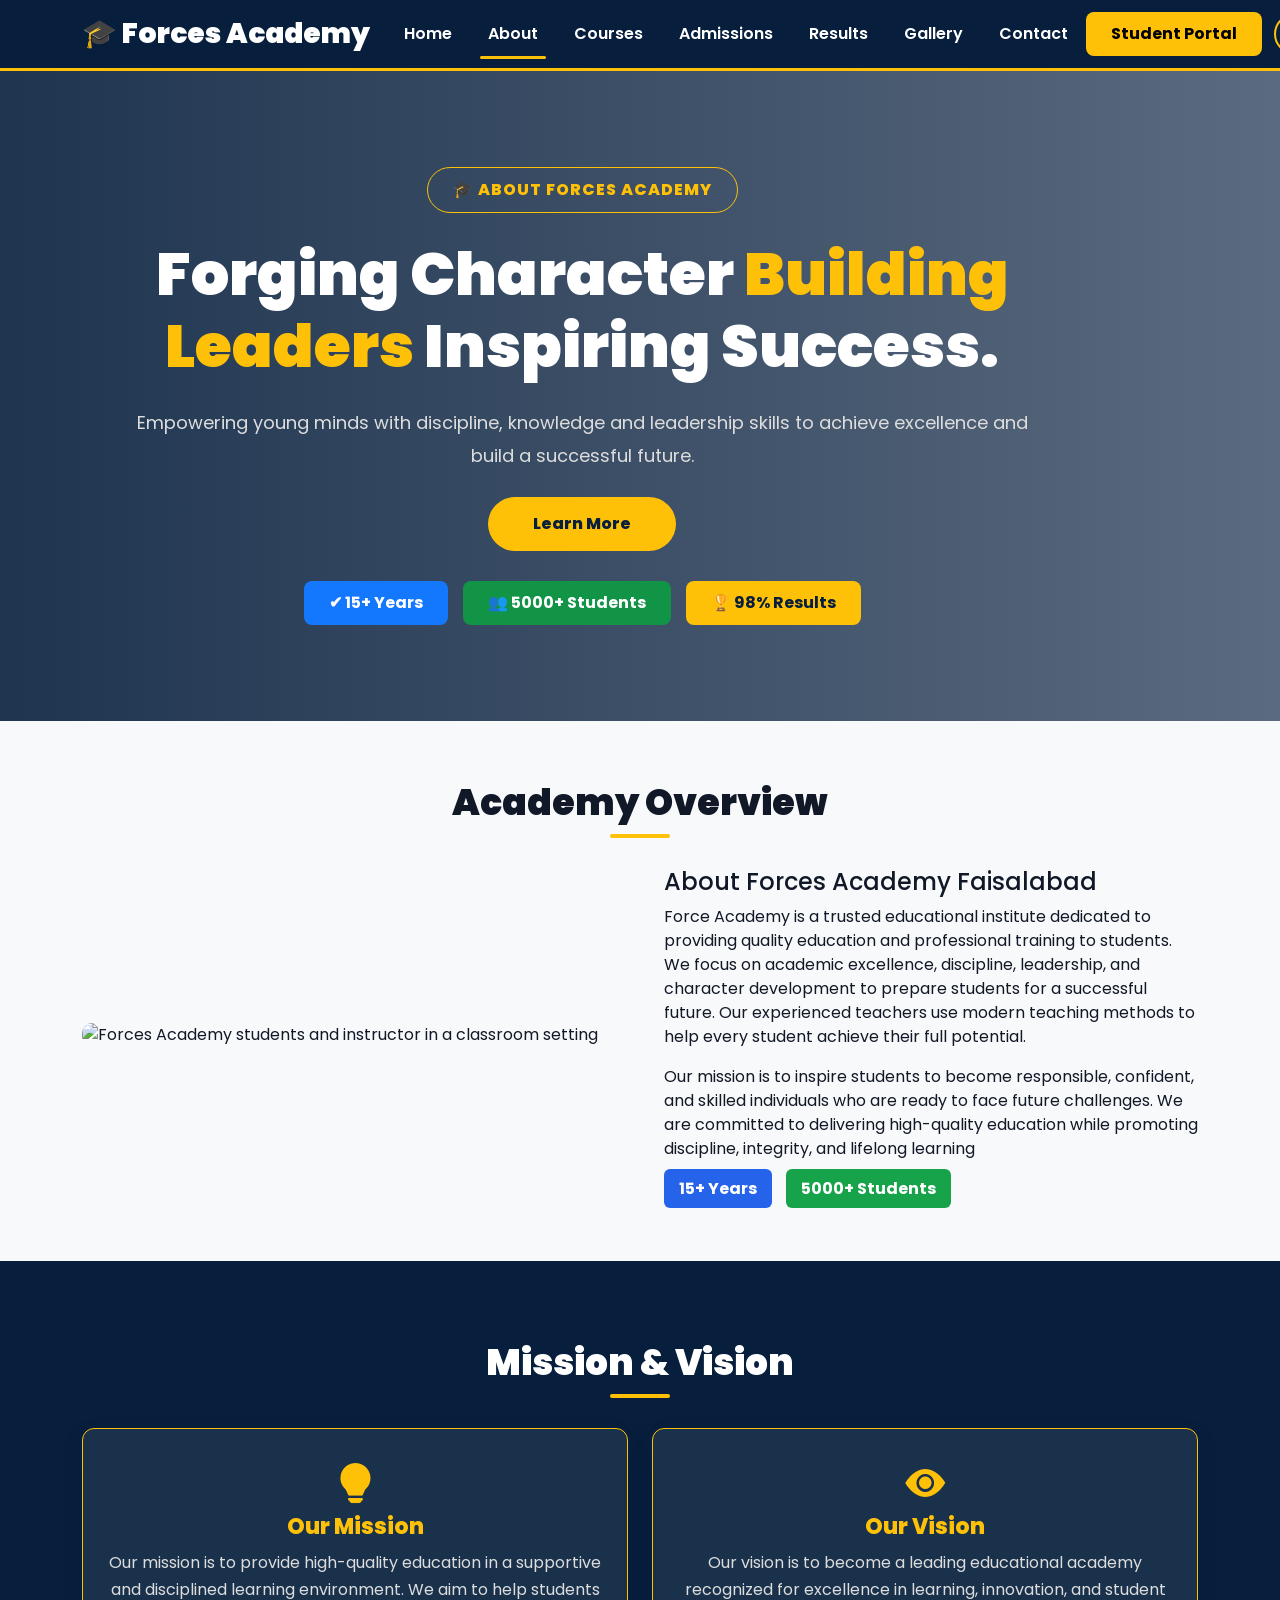
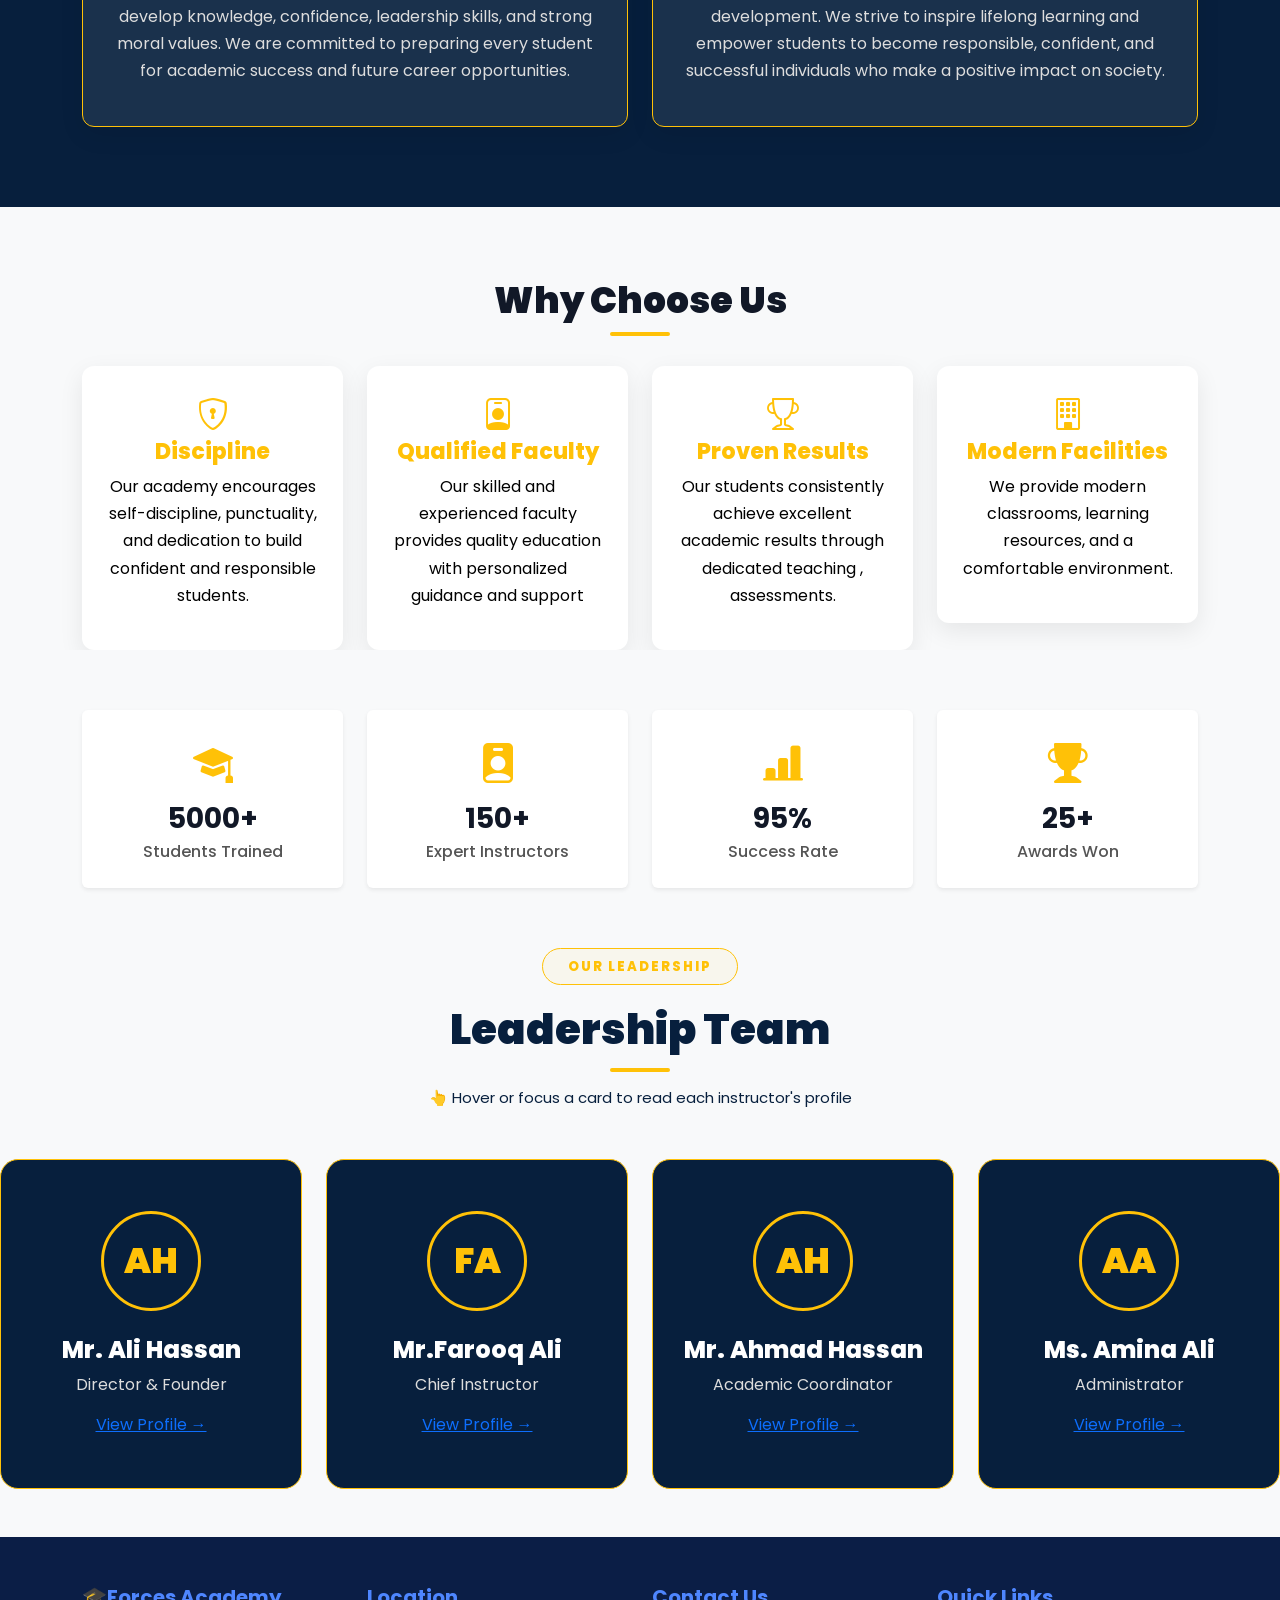
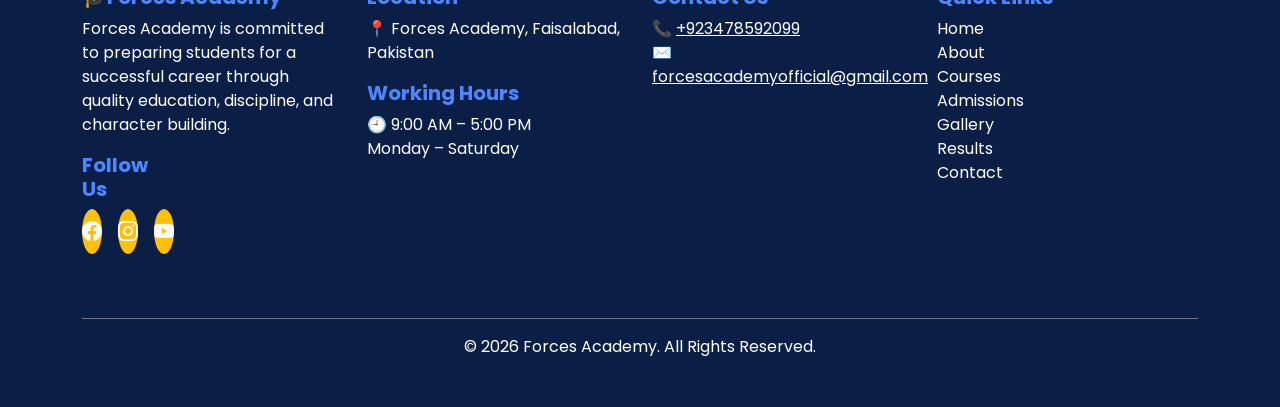
==== commit 18150066: "Week 6: Added dark mode, animations and SEO improvements" ====
--- a/about.html
+++ b/about.html
@@ -3,12 +3,21 @@
 <head>
 <meta charset="UTF-8">
 <meta name="viewport" content="width=device-width, initial-scale=1.0">
-<title>About |  Forces Academy></title>
+
+ <title>Forces Academy | ISSB & Armed Forces Preparation</title>
+<meta name="description" content="Learn about Forces Academy Faisalabad — our mission, leadership team, and commitment to discipline, academic excellence and forces entry test preparation.">
+<meta name="keywords" content="Forces Academy, about Forces Academy, ISSB preparation, PMA long course, Faisalabad academy, leadership team, armed forces training">
+<meta property="og:title" content="About Forces Academy - Our Mission, Vision and Leadership">
+<meta property="og:description" content="Discover the mission, vision and leadership team behind Forces Academy's discipline-focused education in Faisalabad, Pakistan.">
+<meta property="og:type" content="website">
+
+ <link rel="icon" type="image/png" href="images/favicon.png">
+
 <link href="https://cdn.jsdelivr.net/npm/bootstrap@5.3.0/dist/css/bootstrap.min.css" rel="stylesheet">
 <link href="https://cdn.jsdelivr.net/npm/bootstrap-icons@1.10.5/font/bootstrap-icons.css" rel="stylesheet">
 <link href="https://fonts.googleapis.com/css2?family=Poppins:wght@400;500;600;700&display=swap" rel="stylesheet">
 <style>
-body {font-family:'Poppins',sans-serif;background:#f8f9fa;color:#111827;margin:0;padding:0;}
+body {font-family:'Poppins',sans-serif;background:#f8f9fa;color:#111827;margin:0;padding:0;transition:background-color 0.3s ease, color 0.3s ease;}
 .navbar {background:#071f3d;}
 .navbar-brand {color:white !important;font-size:28px;font-weight:900;}
 .nav-link {color:white !important;font-weight:600;margin:0 10px;}
@@ -64,6 +73,29 @@
     background:#ffb300;
     transform:translateY(-2px);
 }
+
+/* Dark mode toggle button */
+#theme-toggle {
+  background: transparent;
+  border: 2px solid #ffc107;
+  color: #ffc107;
+  width: 40px;
+  height: 40px;
+  border-radius: 50%;
+  font-size: 18px;
+  display: inline-flex;
+  align-items: center;
+  justify-content: center;
+  margin-left: 12px;
+  cursor: pointer;
+  transition: 0.3s;
+}
+#theme-toggle:hover {
+  background: #ffc107;
+  color: #071f3d;
+  transform: translateY(-3px);
+}
+
 .hero {position:relative;background:url('https://th.bing.com/th/id/OIP.jwAAJMOVRt9XefhBzNCYrwHaEs?w=285&h=180&c=7&r=0&o=7&pid=1.7&rm=3') center/cover no-repeat; min-height:500px;display:flex;align-items:center;color:white;}
 .hero::before {content:"";position:absolute;inset:0;background:rgba(7,31,61,0.7);}
 .hero-content {position:relative;z-index:2;max-width:700px;margin-left:50px;}
@@ -132,6 +164,74 @@
 }
 /* Why Choose Us Icons Color */
 
+/* ============ DARK MODE ============ */
+body.dark-mode {
+  background: #0f1720;
+  color: #e5e7eb;
+}
+
+body.dark-mode .navbar {
+  background: #060f1f;
+}
+
+body.dark-mode .section,
+body.dark-mode .feature-card,
+body.dark-mode .leader-card,
+body.dark-mode .metric-card {
+  background: #16233a;
+  color: #e5e7eb;
+}
+
+body.dark-mode .metric-card h3 {
+  color: #f3f4f6;
+}
+
+body.dark-mode .metric-card p {
+  color: #9ca3af;
+}
+
+body.dark-mode .section-heading {
+  color: #f3f4f6;
+}
+
+body.dark-mode .choose-section .feature-card h6,
+body.dark-mode .choose-section .feature-card p {
+  color: #e5e7eb !important;
+}
+
+body.dark-mode footer,
+body.dark-mode .footer {
+  background-color: #060f1f !important;
+}
+
+body.dark-mode .about-hero-content p {
+  color: #d1d5db;
+}
+
+/* Dark mode Leadership Team heading */
+
+body.dark-mode .leadership-heading h2 {
+    color: white !important;
+    -webkit-text-fill-color: white !important;
+}
+/* Leadership Team Yellow Line */
+
+.leadership-heading h2::after {
+    content: "";
+    display: block;
+    width: 60px;
+    height: 4px;
+    background: #ffc107;
+    margin: 12px auto 0;
+    border-radius: 10px;
+}
+
+body.dark-mode .leadership-heading p {
+  color: #9ca3af !important;
+}
+body.dark-mode .section.bg-light {
+    background: #16233a !important;
+}
 </style>
 </head>
 <body>
@@ -142,7 +242,7 @@
 <a class="navbar-brand" href="index.html">🎓 Forces Academy</a>
 <button class="navbar-toggler" type="button" data-bs-toggle="collapse" data-bs-target="#navbarMenu"><span class="navbar-toggler-icon"></span></button>
 <div class="collapse navbar-collapse" id="navbarMenu">
-<ul class="navbar-nav ms-auto">
+<ul class="navbar-nav ms-auto align-items-lg-center">
 <li class="nav-item"><a class="nav-link" href="index.html">Home</a></li>
 <a href="about.html" class="nav-link underline-link">
 About
@@ -158,6 +258,9 @@
 </li>
 <li class="nav-item"><a class="nav-link" href="contact.html">Contact</a></li>
 <li class="nav-item"><a class="portal-btn" href="#">Student Portal</a></li>
+<li class="nav-item">
+  <button id="theme-toggle" aria-label="Toggle dark mode" title="Toggle dark mode">🌙</button>
+</li>
 </ul>
 </div>
 </div>
@@ -482,16 +585,89 @@
 }
 
 }
+/* Stats Card Animation */
+
+.metric-card{
+    opacity:0;
+    transform:translateY(70px);
+    transition:all .8s ease;
+}
+
+
+.metric-card.show{
+    opacity:1;
+    transform:translateY(0);
+}
+.course-card{
+opacity:0;
+transform:translateY(40px);
+animation:courseShow .8s forwards;
+}
+
+
+.course-card:nth-child(1){
+animation-delay:.2s;
+}
+
+.course-card:nth-child(2){
+animation-delay:.4s;
+}
+
+.course-card:nth-child(3){
+animation-delay:.6s;
+}
+
+
+@keyframes courseShow{
+
+from{
+opacity:0;
+transform:translateY(40px);
+}
+
+to{
+opacity:1;
+transform:translateY(0);
+}
+
+}
+/* ==========================
+   SCROLL REVEAL ANIMATION
+========================== */
+
+.reveal{
+    opacity:0;
+    transform:translateY(60px);
+    transition: all 0.9s ease;
+}
+
+.reveal.active{
+    opacity:1;
+    transform:translateY(0);
+}
+
+
+/* Cards thora delay se */
+.reveal-card{
+    opacity:0;
+    transform:translateY(50px);
+    transition:all .8s ease;
+}
+
+.reveal-card.active{
+    opacity:1;
+    transform:translateY(0);
+}
 </style>
 
 <!-- Academy Overview -->
-<section class="section" id="academy-overview">
+<section class="section reveal" id="academy-overview">
 <div class="container">
 <h2 class="section-heading">Academy Overview</h2>
 <div class="underline"></div>
 <div class="row align-items-center g-5">
 <div class="col-md-6">
-<img src="https://encrypted-tbn0.gstatic.com/images?q=tbn:ANd9GcRiAG-z-MhWDdMIapAw9tjw6rXT-uFDiTiQWRhvDR-uyA&s=10 "class="overview-img" alt="Forces Academy Overview">
+<img src="https://encrypted-tbn0.gstatic.com/images?q=tbn:ANd9GcRiAG-z-MhWDdMIapAw9tjw6rXT-uFDiTiQWRhvDR-uyA&s=10 "class="overview-img" alt="Forces Academy students and instructor in a classroom setting">
 </div>
 <div class="col-md-6">
 <h4>About Forces Academy Faisalabad</h4>
@@ -508,7 +684,7 @@
 </section>
 
 <!-- Mission & Vision -->
-<section class="mission-section">
+<section class="mission-section reveal">
 <div class="container">
 <h2 class="section-heading">Mission & Vision</h2>
 <div class="underline"></div>
@@ -522,7 +698,7 @@
 </div>
 </div>
 <div class="col-md-6">
-<div class="feature-card">
+<div class="feature-card reveal-card">
 <i class="bi bi-eye-fill fs-1"></i>
 <h5>Our Vision</h5>
 <p>Our vision is to become a leading educational academy recognized for excellence in learning, innovation, and student development. We strive to inspire lifelong learning and empower students to become responsible, confident, and successful individuals who make a positive impact on society.</p>
@@ -536,7 +712,7 @@
 <br>
 
 <!-- Why Choose Us -->
-<section class="choose-section">
+<section class="choose-section reveal">
 <div class="container">
 <h2 class="section-heading">Why Choose Us</h2>
 <div class="underline"></div>
@@ -548,17 +724,17 @@
 <div class="feature-card"><i class="bi bi-person-badge fs-2"></i><h6>Qualified Faculty</h6><p>Our skilled and experienced faculty provides quality education with personalized guidance and support</p></div>
 </div>
 <div class="col-md-3">
-<div class="feature-card"><i class="bi bi-trophy fs-2"></i><h6>Proven Results</h6><p>Our students consistently achieve excellent academic results through dedicated teaching, regular assessments, and continuous support.</p></div>
+<div class="feature-card"><i class="bi bi-trophy fs-2"></i><h6>Proven Results</h6><p>Our students consistently achieve excellent academic results through dedicated teaching , assessments.</p></div>
 </div>
 <div class="col-md-3">
-<div class="feature-card"><i class="bi bi-building fs-2"></i><h6>Modern Facilities</h6><p>We provide modern classrooms, learning resources, and a comfortable environment to enhance the educational experience.</p></div>
+<div class="feature-card"><i class="bi bi-building fs-2"></i><h6>Modern Facilities</h6><p>We provide modern classrooms, learning resources, and a comfortable environment.</p></div>
 </div>
 </div>
 </div>
 
 </section>
 <!-- Stats / Metrics Section -->
-<section class="section bg-light">
+<section class="section bg-light reveal">
   <div class="container">
     <div class="row text-center g-4">
       <div class="col-md-3 col-6">
@@ -703,7 +879,7 @@
 
 <div class="col-lg-3 col-md-6">
 
-<div class="flip-card">
+<div class="flip-card reveal-card">
 
 <div class="flip-inner">
 
@@ -1204,6 +1380,9 @@
 line-height:1.7;
 
 }
+
+
+
 </style>
 <!-- Back to Top Button -->
 <button id="backToTopBtn" title="Back to Top">↑</button>
@@ -1266,6 +1445,28 @@
     item.classList.add("active");
   }
 });
+</script>
+
+<!-- Dark Mode Toggle -->
+<script>
+(function(){
+  const toggleBtn = document.getElementById('theme-toggle');
+  const body = document.body;
+
+  // Apply saved theme on page load
+  if (localStorage.getItem('theme') === 'dark') {
+    body.classList.add('dark-mode');
+    toggleBtn.textContent = '☀️';
+  }
+
+  toggleBtn.addEventListener('click', () => {
+    body.classList.toggle('dark-mode');
+    const isDark = body.classList.contains('dark-mode');
+    toggleBtn.textContent = isDark ? '☀️' : '🌙';
+    localStorage.setItem('theme', isDark ? 'dark' : 'light');
+  });
+})();
+
 </script>
 
 
@@ -1331,5 +1532,58 @@
 </footer>
 
 <script src="https://cdn.jsdelivr.net/npm/bootstrap@5.3.0/dist/js/bootstrap.bundle.min.js"></script>
+
+<script>
+const reveals = document.querySelectorAll(".reveal, .reveal-card");
+
+function revealOnScroll(){
+
+    reveals.forEach((element)=>{
+
+        const windowHeight = window.innerHeight;
+        const elementTop = element.getBoundingClientRect().top;
+        const revealPoint = 120;
+
+        if(elementTop < windowHeight - revealPoint){
+            element.classList.add("active");
+        }
+
+    });
+
+}
+
+
+window.addEventListener("scroll", revealOnScroll);
+
+revealOnScroll();
+</script>
+<script>
+const statsCards = document.querySelectorAll(".metric-card");
+
+
+function showStats(){
+
+statsCards.forEach(card=>{
+
+let position = card.getBoundingClientRect().top;
+
+let screen = window.innerHeight;
+
+
+if(position < screen - 100){
+
+card.classList.add("show");
+
+}
+
+});
+
+}
+
+
+window.addEventListener("scroll",showStats);
+
+showStats();
+</script>
 </body>
 </html>
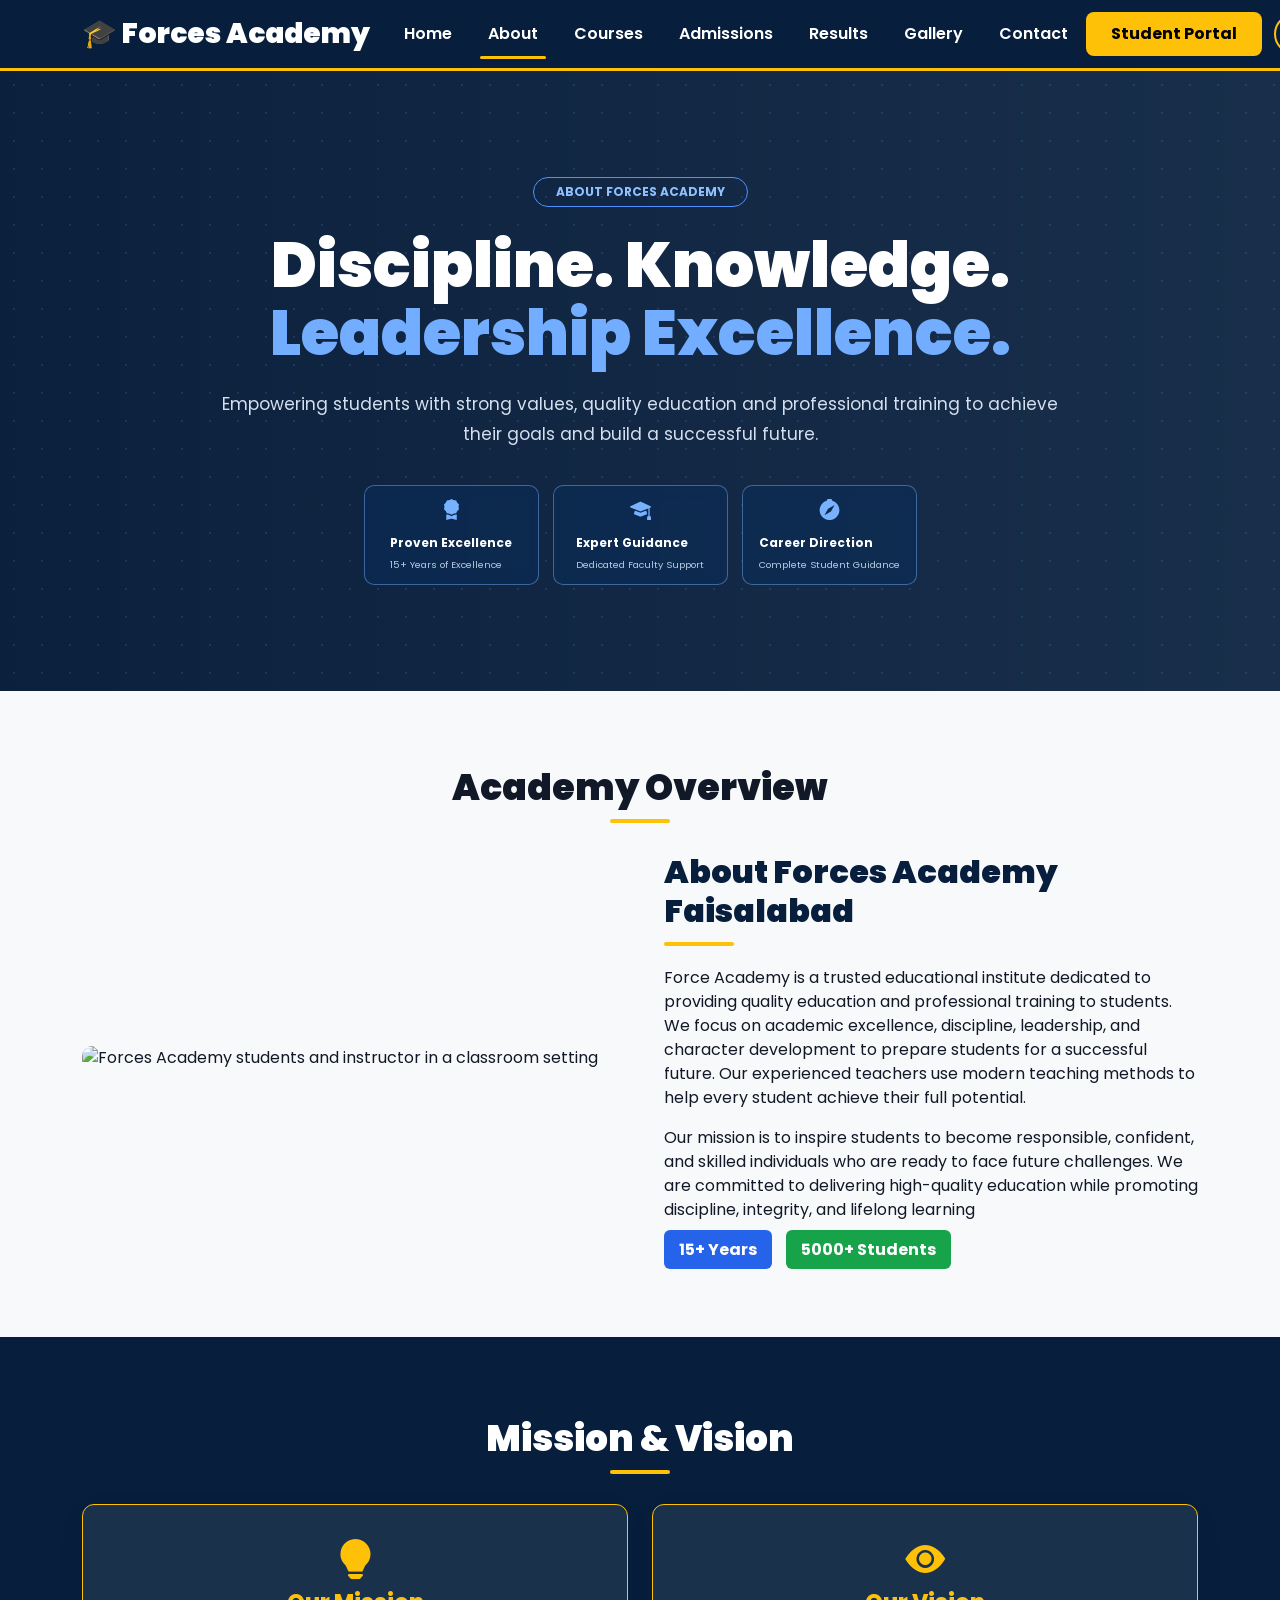
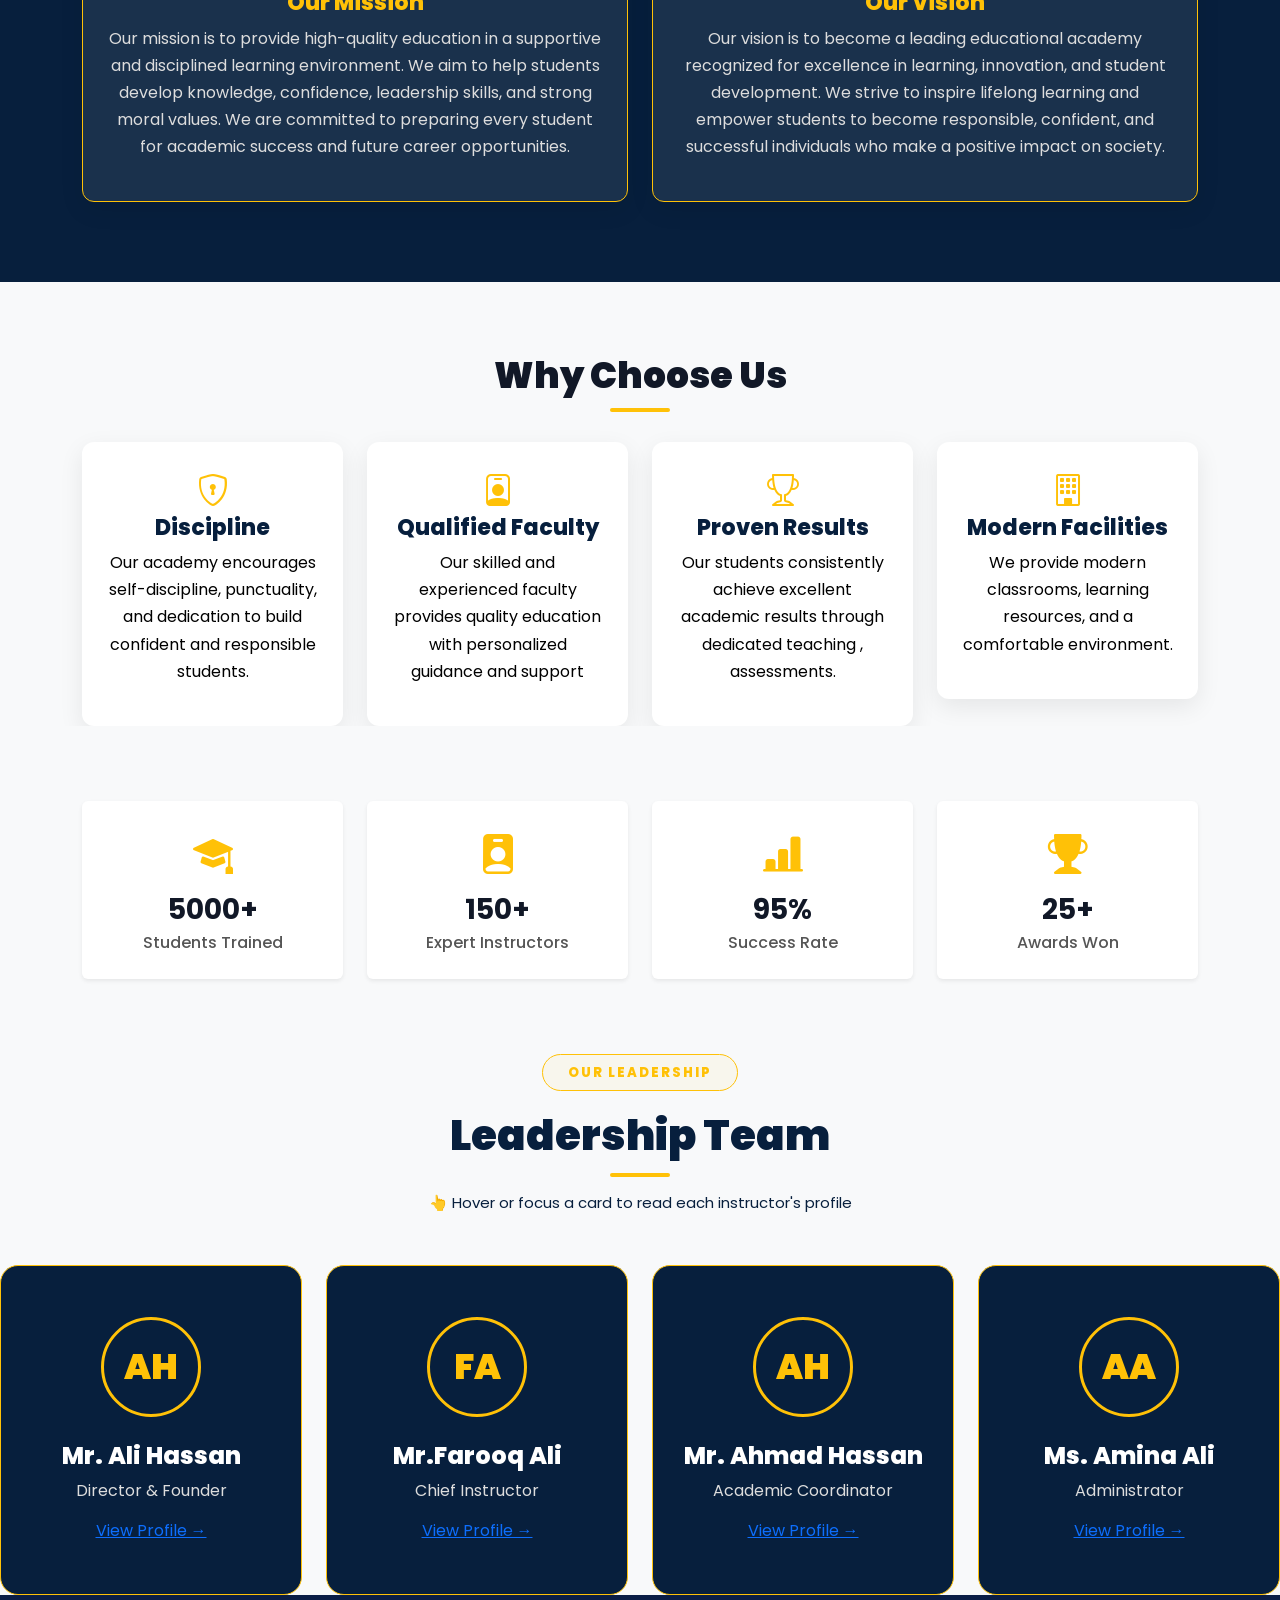
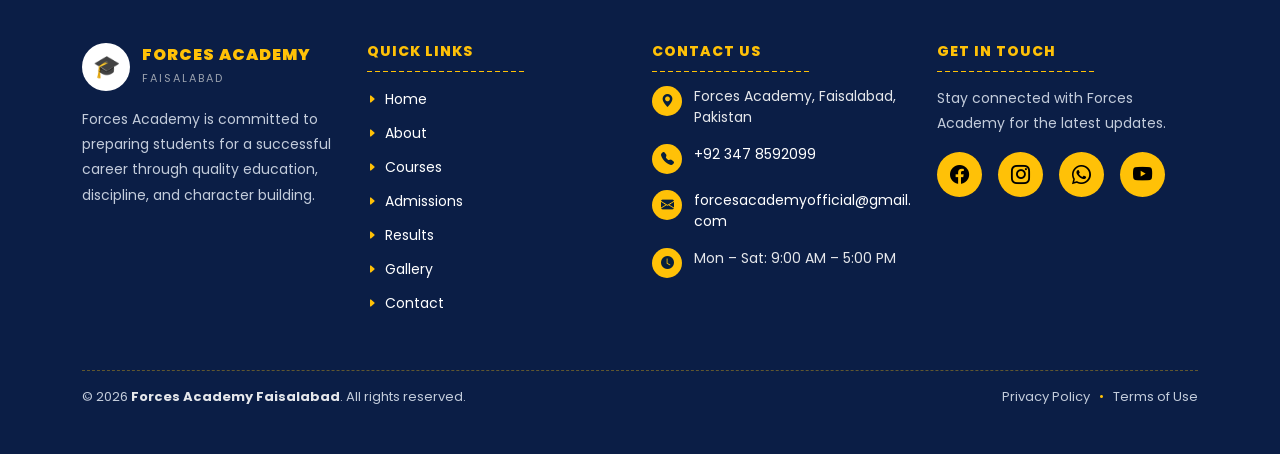
==== commit 2af63656: "Polish README and finalize GitHub Pages setup" ====
--- a/about.html
+++ b/about.html
@@ -232,7 +232,256 @@
 body.dark-mode .section.bg-light {
     background: #16233a !important;
 }
+
+/* ===== ABOUT PAGE FINAL POLISH ===== */
+
+/* Desktop hero balance */
+.about-hero{
+    min-height:620px;
+}
+
+.about-hero-content{
+    padding:20px;
+}
+
+/* Better section spacing */
+.section{
+    padding:75px 0;
+}
+
+/* Mobile polish */
+@media(max-width:576px){
+
+    .about-hero{
+        min-height:650px;
+        height:auto;
+        padding:90px 15px 60px;
+        background-position:center;
+    }
+
+    .about-hero-content{
+        padding:0;
+    }
+
+    .about-badge{
+        font-size:11px;
+        padding:8px 14px;
+        letter-spacing:.5px;
+        margin-bottom:18px;
+    }
+
+    .about-hero h1{
+        font-size:34px;
+        line-height:1.25;
+        margin-bottom:15px;
+    }
+
+    .about-hero p{
+        font-size:15px;
+        line-height:1.7;
+        margin:15px auto 25px;
+    }
+
+    .hero-btn{
+        padding:12px 32px;
+    }
+
+    .hero-stats{
+        flex-direction:column;
+        width:100%;
+        margin-top:25px;
+        gap:12px;
+    }
+
+    .hero-stat{
+        width:100%;
+        max-width:260px;
+        padding:12px 15px;
+        font-size:14px;
+    }
+
+    .overview-img{
+        margin-bottom:25px;
+    }
+
+    .section-heading{
+        font-size:30px;
+    }
+
+    .feature-card,
+    .leader-card{
+        padding:20px;
+    }
+
+    .flip-card{
+        height:320px;
+    }
+}
+
+/* iPad/tablet spacing */
+@media(min-width:577px) and (max-width:1199px){
+
+    .about-hero h1{
+        font-size:48px;
+    }
+
+    .hero-stats{
+        flex-wrap:wrap;
+    }
+
+    .hero-stat{
+        min-width:180px;
+    }
+}
+
+
+/* ===== About Heading + Dark Mode Section Fix ===== */
+
+#academy-overview h4{
+    font-size:32px;
+    font-weight:900;
+    color:#071f3d;
+    margin-bottom:20px;
+    position:relative;
+}
+
+#academy-overview h4::after{
+    content:"";
+    display:block;
+    width:70px;
+    height:4px;
+    background:#ffc107;
+    margin-top:12px;
+    border-radius:10px;
+}
+
+body.dark-mode #academy-overview h4{
+    color:#ffffff !important;
+}
+
+
+/* Why Choose Us / Next Section Dark Mode Separation */
+
+body.dark-mode .section.bg-light{
+    background:#0f172a !important;
+}
+
+body.dark-mode .metric-card{
+    background:#16233a !important;
+    border:1px solid rgba(255,193,7,0.2);
+}
+
+body.dark-mode .metric-card h3{
+    color:#ffffff !important;
+}
+
+body.dark-mode .metric-card p{
+    color:#cbd5e1 !important;
+}
+
 </style>
+
+<style>
+.hero{
+min-height:620px;
+display:flex;
+align-items:center;
+justify-content:center;
+text-align:center;
+color:white;
+position:relative;
+overflow:hidden;
+background:
+linear-gradient(90deg,rgba(4,20,45,.92),rgba(7,31,61,.75)),
+url("https://images.unsplash.com/photo-1522735856-4f1dc00fb0f0?w=1600")
+center/cover;
+}
+
+.hero:after{
+content:"";
+position:absolute;
+inset:0;
+background-image:radial-gradient(#6aa7ff 1px,transparent 1px);
+background-size:28px 28px;
+opacity:.15;
+}
+
+.content{
+position:relative;
+z-index:2;
+width:900px;
+padding:40px 20px;
+}
+
+.badge{
+display:inline-block;
+border:1px solid #4f91ff;
+color:#8fc0ff;
+padding:8px 22px;
+border-radius:30px;
+font-weight:700;
+margin-bottom:25px;
+}
+
+.hero h1{
+font-size:62px;
+line-height:1.1;
+margin:0 0 20px;
+font-weight:900;
+}
+
+.hero h1 span{
+color:#72adff;
+}
+
+.hero p{
+color:#d4dfef;
+font-size:17px;
+line-height:1.8;
+}
+
+.cards{
+display:flex;
+justify-content:center;
+gap:15px;
+margin-top:35px;
+flex-wrap:wrap;
+}
+
+.card{
+width:230px;
+padding:18px;
+border:1px solid rgba(120,180,255,.45);
+border-radius:14px;
+background:rgba(10,45,90,.55);
+backdrop-filter:blur(8px);
+display:flex;
+gap:12px;
+align-items:center;
+text-align:left;
+color:white;
+}
+
+.card i{
+font-size:28px;
+color:#78b2ff;
+}
+
+.card strong{
+display:block;
+font-size:14px;
+}
+
+.card small{
+color:#b9cce5;
+}
+
+@media(max-width:700px){
+.hero h1{font-size:40px}
+.card{width:90%}
+}
+</style>
+
 </head>
 <body>
 
@@ -257,7 +506,8 @@
 <a class="nav-link" href="gallery.html">Gallery</a>
 </li>
 <li class="nav-item"><a class="nav-link" href="contact.html">Contact</a></li>
-<li class="nav-item"><a class="portal-btn" href="#">Student Portal</a></li>
+<br>
+<li class="nav-item"><a class="portal-btn" href="https://tehseenproject.ct.ws/login.php">Student Portal</a></li>
 <li class="nav-item">
   <button id="theme-toggle" aria-label="Toggle dark mode" title="Toggle dark mode">🌙</button>
 </li>
@@ -266,68 +516,54 @@
 </div>
 </nav>
 
+
 <!-- Hero -->
-<section class="about-hero">
-
-<div class="about-overlay"></div>
-
-<div class="container">
-
-<div class="about-hero-content">
-
-
-<span class="about-badge">
-🎓 ABOUT FORCES ACADEMY
-</span>
-
+<section class="hero">
+<div class="content">
+
+<div class="badge">ABOUT FORCES ACADEMY</div>
 
 <h1>
-Forging Character 
-<span>Building Leaders</span>
-Inspiring Success.
+Discipline. Knowledge.<br>
+<span>Leadership Excellence.</span>
 </h1>
 
-
 <p>
-Empowering young minds with discipline, knowledge and leadership skills 
-to achieve excellence and build a successful future.
+Empowering students with strong values, quality education and professional
+training to achieve their goals and build a successful future.
 </p>
 
-
-
-<a href="gallery.html" class="hero-btn">
-Learn More
-</a>
-
-
-
-<div class="hero-stats">
-
-
-<div class="hero-stat blue">
-✔ 15+ Years
-</div>
-
-
-<div class="hero-stat green">
-👥 5000+ Students
-</div>
-
-
-<div class="hero-stat yellow">
-🏆 98% Results
-</div>
-
-
-</div>
-
-
-
-</div>
-
-</div>
-
+<div class="cards">
+
+<div class="card">
+<i class="bi bi-award-fill"></i>
+<div>
+<strong>Proven Excellence</strong>
+<small>15+ Years of Excellence</small>
+</div>
+</div>
+
+<div class="card">
+<i class="bi bi-mortarboard-fill"></i>
+<div>
+<strong>Expert Guidance</strong>
+<small>Dedicated Faculty Support</small>
+</div>
+</div>
+
+<div class="card">
+<i class="bi bi-compass-fill"></i>
+<div>
+<strong>Career Direction</strong>
+<small>Complete Student Guidance</small>
+</div>
+</div>
+
+</div>
+
+</div>
 </section>
+
 <style>
   .about-hero{
 
@@ -1469,67 +1705,318 @@
 
 </script>
 
-
-
-
-
-
-
-<!-- Footer -->
-<footer style="background-color:#0b1e46; color:#fff;" class="py-5 mt-5">
+<!-- FOOTER -->
+  <footer style="background-color:#0b1e46; color:#fff;" class="py-5 ">
   <div class="container">
     <div class="row">
 
       <!-- About -->
       <div class="col-md-3 mb-4">
-       
-        <h5><span>🎓</span>Forces Academy</h5>
-        <p>Forces Academy is committed to preparing students for a successful career through quality education, discipline, and character building.</p>
-         <div class="col-md-3 mb-4">
-        <h5>Follow Us</h5>
+        <div class="footer-brand">
+          <div class="footer-logo-badge">🎓</div>
+          <div>
+            <h5 class="footer-brand-title">FORCES ACADEMY</h5>
+            <span class="footer-brand-sub">FAISALABAD</span>
+          </div>
+        </div>
+        <p class="footer-desc">Forces Academy is committed to preparing students for a successful career through quality education, discipline, and character building.</p>
+      </div>
+
+      <!-- Quick Links -->
+      <div class="col-md-3 mb-4">
+        <h5 class="footer-heading">Quick Links</h5>
+        <ul class="list-unstyled footer-links">
+          <li><a href="index.html"><i class="bi bi-caret-right-fill"></i> Home</a></li>
+          <li><a href="about.html"><i class="bi bi-caret-right-fill"></i> About</a></li>
+          <li><a href="courses.html"><i class="bi bi-caret-right-fill"></i> Courses</a></li>
+          <li><a href="admissions.html"><i class="bi bi-caret-right-fill"></i> Admissions</a></li>
+          <li><a href="results.html"><i class="bi bi-caret-right-fill"></i> Results</a></li>
+          <li><a href="gallery.html"><i class="bi bi-caret-right-fill"></i> Gallery</a></li>
+          <li><a href="contact.html"><i class="bi bi-caret-right-fill"></i> Contact</a></li>
+        </ul>
+      </div>
+
+      <!-- Contact Info -->
+      <div class="col-md-3 mb-4">
+        <h5 class="footer-heading">Contact Us</h5>
+        <ul class="list-unstyled footer-contact">
+          <li><span class="footer-icon-circle"><i class="bi bi-geo-alt-fill"></i></span> Forces Academy, Faisalabad, Pakistan</li>
+          <li><span class="footer-icon-circle"><i class="bi bi-telephone-fill"></i></span> <a href="tel:+923478592099">+92 347 8592099</a></li>
+          <li><span class="footer-icon-circle"><i class="bi bi-envelope-fill"></i></span> <a href="mailto:forcesacademyofficial@gmail.com">forcesacademyofficial@gmail.com</a></li>
+          <li><span class="footer-icon-circle"><i class="bi bi-clock-fill"></i></span> Mon – Sat: 9:00 AM – 5:00 PM</li>
+        </ul>
+      </div>
+
+      <!-- Get In Touch -->
+      <div class="col-md-3 mb-4">
+        <h5 class="footer-heading">Get In Touch</h5>
+        <p class="footer-desc">Stay connected with Forces Academy for the latest updates.</p>
         <div class="d-flex gap-3">
-          <a href="https://www.facebook.com/ForcesAcademyFaisalabad" target="_blank" class="text-light fs-5"><i class="bi bi-facebook"></i></a>
-          <a href="https://www.instagram.com/forcesacademyfaisalabad?igsh=MWI4YThxazhwM3o3Zg==" target="_blank" class="text-light fs-5"><i class="bi bi-instagram"></i></a>
-          <a href="http://www.youtube.com/@forcesacademyfaisalabad" target="_blank" class="text-light fs-5"><i class="bi bi-youtube"></i></a>
+          <a href="https://www.facebook.com/ForcesAcademyFaisalabad" target="_blank" class="footer-social"><i class="bi bi-facebook"></i></a>
+          <a href="https://www.instagram.com/forcesacademyfaisalabad?igsh=MWI4YThxazhwM3o3Zg==" target="_blank" class="footer-social"><i class="bi bi-instagram"></i></a>
+          <a href="https://wa.me/923478592099" target="_blank" class="footer-social"><i class="bi bi-whatsapp"></i></a>
+          <a href="https://www.youtube.com/@forcesacademyfaisalabad" target="_blank" class="footer-social"><i class="bi bi-youtube"></i></a>
         </div>
       </div>
-      </div>
-
-      <!-- Location & Working Hours -->
-      <div class="col-md-3 mb-4">
-        <h5>Location</h5>
-        <p>📍 Forces Academy, Faisalabad, Pakistan</p>
-        <h5>Working Hours</h5>
-        <p>🕘 9:00 AM – 5:00 PM<br>Monday – Saturday</p>
-      </div>
-
-      <!-- Contact Info -->
-      <div class="col-md-3 mb-4">
-        <h5>Contact Us</h5>
-        
-          📞 <a href="tel:+923478592099" style="color:#fff; text-decoration:underline;">+923478592099</a><br>
-            <p>✉️<a href="mailto:forcesacademyofficial@gmail.com" style="color:#fff; text-decoration:underline;">forcesacademyofficial@gmail.com</a></p>
-      </div>
-
-      <!-- Web Links -->
-            <div class="col-md-3 mb-4">
-        <h5>Quick Links</h5>
-        <ul class="list-unstyled">
-          <li><a href="index.html" class="text-light text-decoration-none">Home</a></li>
-          <li><a href="about.html" class="text-light text-decoration-none">About</a></li>
-          <li><a href="courses.html" class="text-light text-decoration-none">Courses</a></li>
-          <li><a href="admissions.html" class="text-light text-decoration-none">Admissions</a></li>
-          <li><a href="gallery.html" class="text-light text-decoration-none">Gallery</a></li>
-          <li><a href="results.html" class="text-light text-decoration-none">Results</a></li>
-          <li><a href="contact.html" class="text-light text-decoration-none">Contact </a></li>
-        </ul>
-      </div>
+
     </div>
-    <div class="text-center mt-3 border-top border-secondary pt-3">
-      © 2026 Forces Academy. All Rights Reserved.
+    <div class="footer-bottom-bar d-flex flex-wrap justify-content-between align-items-center mt-3 pt-3">
+      <span>© 2026 <strong>Forces Academy Faisalabad</strong>. All rights reserved.</span>
+      <span class="footer-bottom-links">
+        <a href="#">Privacy Policy</a> <span class="footer-dot">•</span> <a href="#">Terms of Use</a>
+      </span>
     </div>
   </div>
 </footer>
+<style>
+footer h5 {
+    color: #4e86ff; /* Bright Blue like your screenshot */
+    font-weight: 700;
+}
+
+/* Footer Quick Links & Web Links Hover Fix */
+footer .list-unstyled li a {
+    color: #fff !important; /* default white */
+    text-decoration: none !important;
+    transition: color 0.3s;
+}
+
+footer .list-unstyled li a:hover {
+    color: #ffc107 !important; /* yellow on hover */
+}
+/* Footer Social Icons - proper circles */
+footer .d-flex.gap-3 a {
+    display: flex;
+    align-items: center;
+    justify-content: center;
+    width: 45px;
+    height: 45px;
+    border-radius: 50%; /* perfect circle */
+    background-color: #ffc107; /* default yellow */
+    color: #000; /* icon black */
+    font-size: 1.2rem;
+    text-decoration: none;
+    transition: all 0.3s;
+}
+
+footer .d-flex.gap-3 a:hover {
+    background-color: #ffb300; /* darker yellow on hover */
+    transform: translateY(-3px);
+    box-shadow: 0 8px 15px rgba(0,0,0,0.3);
+    color: #000;
+}
+
+footer .d-flex.gap-3 a i {
+    line-height: 1; /* ensures icon vertically centered */
+}
+
+/* Fix: long text (email/links) overflowing into next column on tablets like iPad */
+footer .row {
+    row-gap: 20px;
+}
+
+footer .col-md-3 {
+    min-width: 0; /* allows flex/grid children to shrink instead of overflowing */
+    word-break: break-word;
+    overflow-wrap: break-word;
+}
+
+footer .col-md-3 a,
+footer .col-md-3 p {
+    word-break: break-word;
+    overflow-wrap: break-word;
+}
+
+@media (min-width: 768px) and (max-width: 1024px) {
+    footer .col-md-3 {
+        flex: 0 0 50%;
+        max-width: 50%;
+        margin-bottom: 30px;
+    }
+}
+
+/* ===== New Footer Design ===== */
+footer{
+    background-color:#0b1e46 !important;
+}
+
+.footer-brand{
+    display:flex;
+    align-items:center;
+    gap:12px;
+    margin-bottom:16px;
+}
+
+.footer-logo-badge{
+    width:48px;
+    height:48px;
+    min-width:48px;
+    border-radius:50%;
+    background:#ffffff;
+    display:flex;
+    align-items:center;
+    justify-content:center;
+    font-size:22px;
+}
+
+.footer-brand-title{
+    color:#ffc107;
+    font-weight:900;
+    font-size:16px;
+    letter-spacing:1px;
+    margin:0;
+}
+
+.footer-brand-sub{
+    color:#9ca3af;
+    font-size:11px;
+    letter-spacing:2px;
+}
+
+.footer-desc{
+    color:#c3ccdb;
+    font-size:14px;
+    line-height:1.8;
+}
+
+.footer-heading{
+    color:#ffc107;
+    font-weight:800;
+    font-size:14px;
+    letter-spacing:1px;
+    text-transform:uppercase;
+    margin-bottom:14px;
+    position:relative;
+    padding-bottom:12px;
+}
+
+.footer-heading::after{
+    content:"";
+    position:absolute;
+    bottom:0;
+    left:0;
+    width:100%;
+    max-width:160px;
+    height:1px;
+    background-image:linear-gradient(to right, #ffc107 60%, transparent 40%);
+    background-size:8px 1px;
+}
+
+.footer-links li{
+    margin-bottom:10px;
+}
+
+.footer-links a{
+    color:#e5e7eb;
+    text-decoration:none;
+    font-size:14px;
+    display:inline-flex;
+    align-items:center;
+    gap:8px;
+    transition:.3s;
+}
+
+.footer-links a i{
+    color:#ffc107;
+    font-size:10px;
+}
+
+.footer-links a:hover{
+    color:#ffc107;
+    transform:translateX(4px);
+}
+
+.footer-contact li{
+    display:flex;
+    align-items:flex-start;
+    gap:12px;
+    margin-bottom:16px;
+    color:#e5e7eb;
+    font-size:14px;
+    line-height:1.5;
+}
+
+.footer-contact a{
+    color:#e5e7eb;
+    text-decoration:none;
+    word-break:break-word;
+}
+
+.footer-contact a:hover{
+    color:#ffc107;
+}
+
+.footer-icon-circle{
+    width:30px;
+    height:30px;
+    min-width:30px;
+    border-radius:50%;
+    background:#ffc107;
+    color:#071f3d;
+    display:flex;
+    align-items:center;
+    justify-content:center;
+    font-size:13px;
+}
+
+.footer-social{
+    width:38px;
+    height:38px;
+    border-radius:50%;
+    background:#ffc107;
+    color:#071f3d;
+    display:flex;
+    align-items:center;
+    justify-content:center;
+    font-size:16px;
+    text-decoration:none;
+    transition:.3s;
+}
+
+.footer-social:hover{
+    background:#ffb300;
+    transform:translateY(-3px);
+    box-shadow:0 8px 15px rgba(0,0,0,0.3);
+}
+
+.footer-bottom-bar{
+    border-top:1px dashed rgba(255,193,7,0.35);
+    color:#c3ccdb;
+    font-size:13px;
+}
+
+.footer-bottom-bar strong{
+    color:#e5e7eb;
+}
+
+.footer-bottom-links a{
+    color:#c3ccdb;
+    text-decoration:none;
+}
+
+.footer-bottom-links a:hover{
+    color:#ffc107;
+}
+
+.footer-dot{
+    color:#ffc107;
+    margin:0 6px;
+}
+
+@media(max-width:768px){
+    .footer-bottom-bar{
+        flex-direction:column;
+        text-align:center;
+        gap:10px;
+    }
+}
+</style>
+
+
+
+
+
+
 
 <script src="https://cdn.jsdelivr.net/npm/bootstrap@5.3.0/dist/js/bootstrap.bundle.min.js"></script>
 
@@ -1585,5 +2072,177 @@
 
 showStats();
 </script>
+
+<style>
+.card{
+    transition:all .35s ease !important;
+    cursor:pointer;
+}
+
+.card:hover{
+    transform:translateY(-10px) !important;
+    border-color:#72adff !important;
+    background:rgba(30,95,170,.65) !important;
+    box-shadow:
+    0 15px 35px rgba(60,150,255,.35),
+    inset 0 0 20px rgba(120,180,255,.15) !important;
+}
+
+.card:hover i{
+    transform:scale(1.15) rotate(5deg);
+    color:#ffffff !important;
+}
+
+.card i{
+    transition:.35s ease;
+}
+</style>
+
+
+<style>
+.card{
+    width:200px !important;
+    padding:14px !important;
+    border-radius:12px !important;
+}
+
+.card i{
+    font-size:24px !important;
+}
+
+.card strong{
+    font-size:13px !important;
+}
+
+.card small{
+    font-size:11px !important;
+}
+
+.cards{
+    gap:12px !important;
+}
+</style>
+
+
+<style>
+.card{
+    width:175px !important;
+    min-height:58px !important;
+    padding:9px 12px !important;
+    border-radius:10px !important;
+    gap:10px !important;
+}
+
+.card i{
+    font-size:21px !important;
+}
+
+.card strong{
+    font-size:12px !important;
+    line-height:1.2 !important;
+}
+
+.card small{
+    font-size:9.5px !important;
+}
+
+.cards{
+    gap:14px !important;
+}
+</style>
+
+
+<style>
+@media(max-width:576px){
+
+.hero,
+.about-hero{
+    min-height:100vh !important;
+    height:auto !important;
+    padding:75px 15px 55px !important;
+}
+
+.content,
+.about-hero-content{
+    width:100% !important;
+    max-width:100% !important;
+    padding:20px 5px !important;
+}
+
+.hero h1,
+.about-hero h1{
+    font-size:38px !important;
+    line-height:1.08 !important;
+    letter-spacing:-1px !important;
+    margin-bottom:18px !important;
+}
+
+.hero p,
+.about-hero p{
+    font-size:14px !important;
+    line-height:1.7 !important;
+    max-width:340px !important;
+    margin:15px auto !important;
+}
+
+.badge,
+.about-badge{
+    font-size:10px !important;
+    padding:7px 15px !important;
+    margin-bottom:20px !important;
+}
+
+.cards,
+.hero-stats{
+    flex-direction:column !important;
+    align-items:center !important;
+    gap:12px !important;
+    margin-top:25px !important;
+}
+
+.card{
+    width:175px !important;
+    min-height:58px !important;
+    padding:10px 12px !important;
+}
+
+.card i{
+    font-size:20px !important;
+}
+
+.card strong{
+    font-size:12px !important;
+}
+
+.card small{
+    font-size:9px !important;
+}
+
+}
+</style>
+
+
+<style>
+@media(max-width:576px){
+
+.hero h1,
+.about-hero h1{
+    font-size:32px !important;
+    line-height:1.12 !important;
+    letter-spacing:-0.5px !important;
+}
+
+}
+</style>
+
+
+<style>
+/* Only Why Choose Us heading fix */
+.choose-section h6{
+    color:#071f3d !important;
+    font-weight:800;
+}
+</style>
+
 </body>
 </html>
